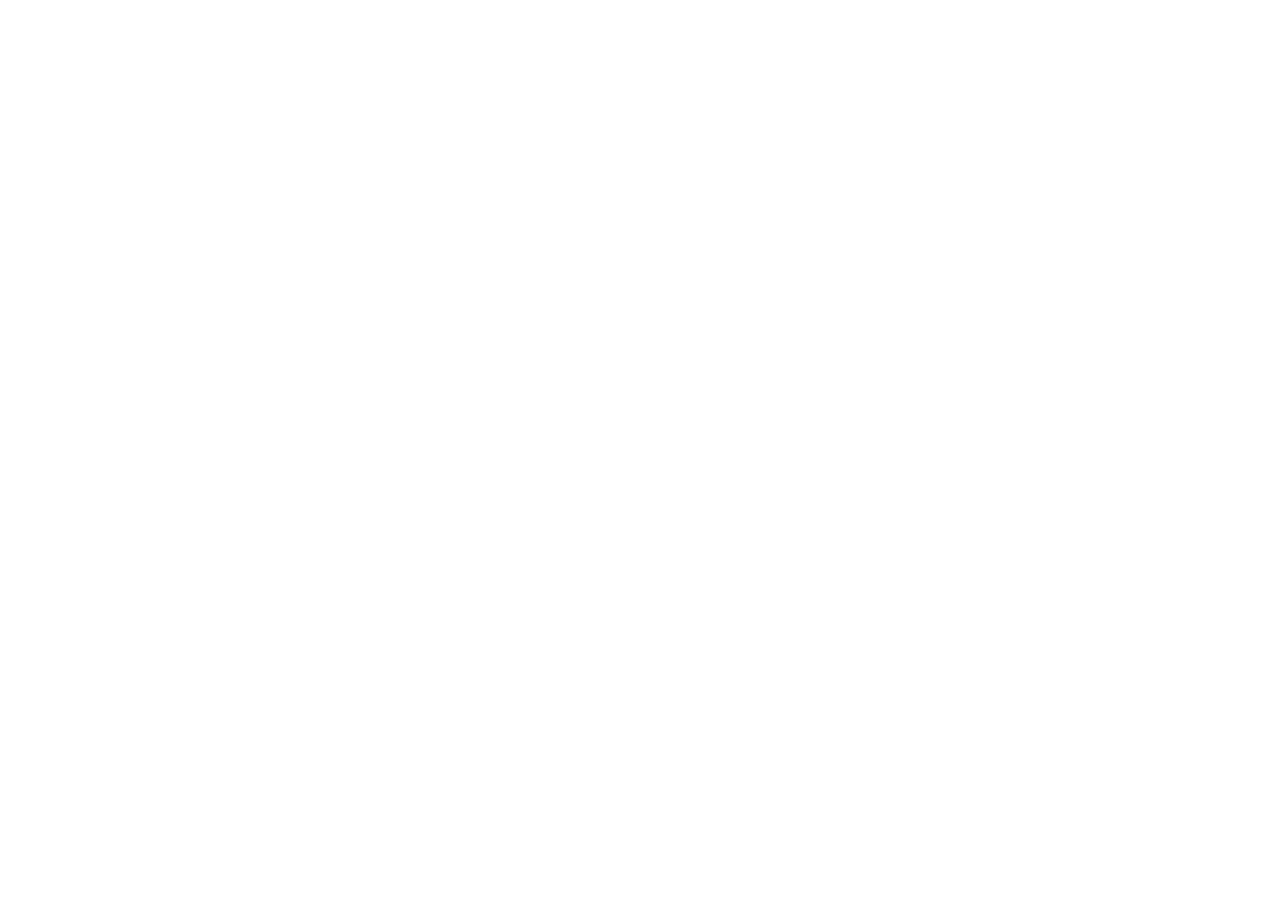
==== index.html @ 34ac8c83 "init: edutech academy" ====
<!DOCTYPE html>
<html lang="pt-BR">
<head>
    <meta charset="UTF-8">
    <meta name="viewport" content="width=device-width, initial-scale=1.0">
    <link rel="stylesheet" href="style.css">
    <title>Document</title>
</head>
<body>

    <script href="script.js"></script>
</body>
</html>
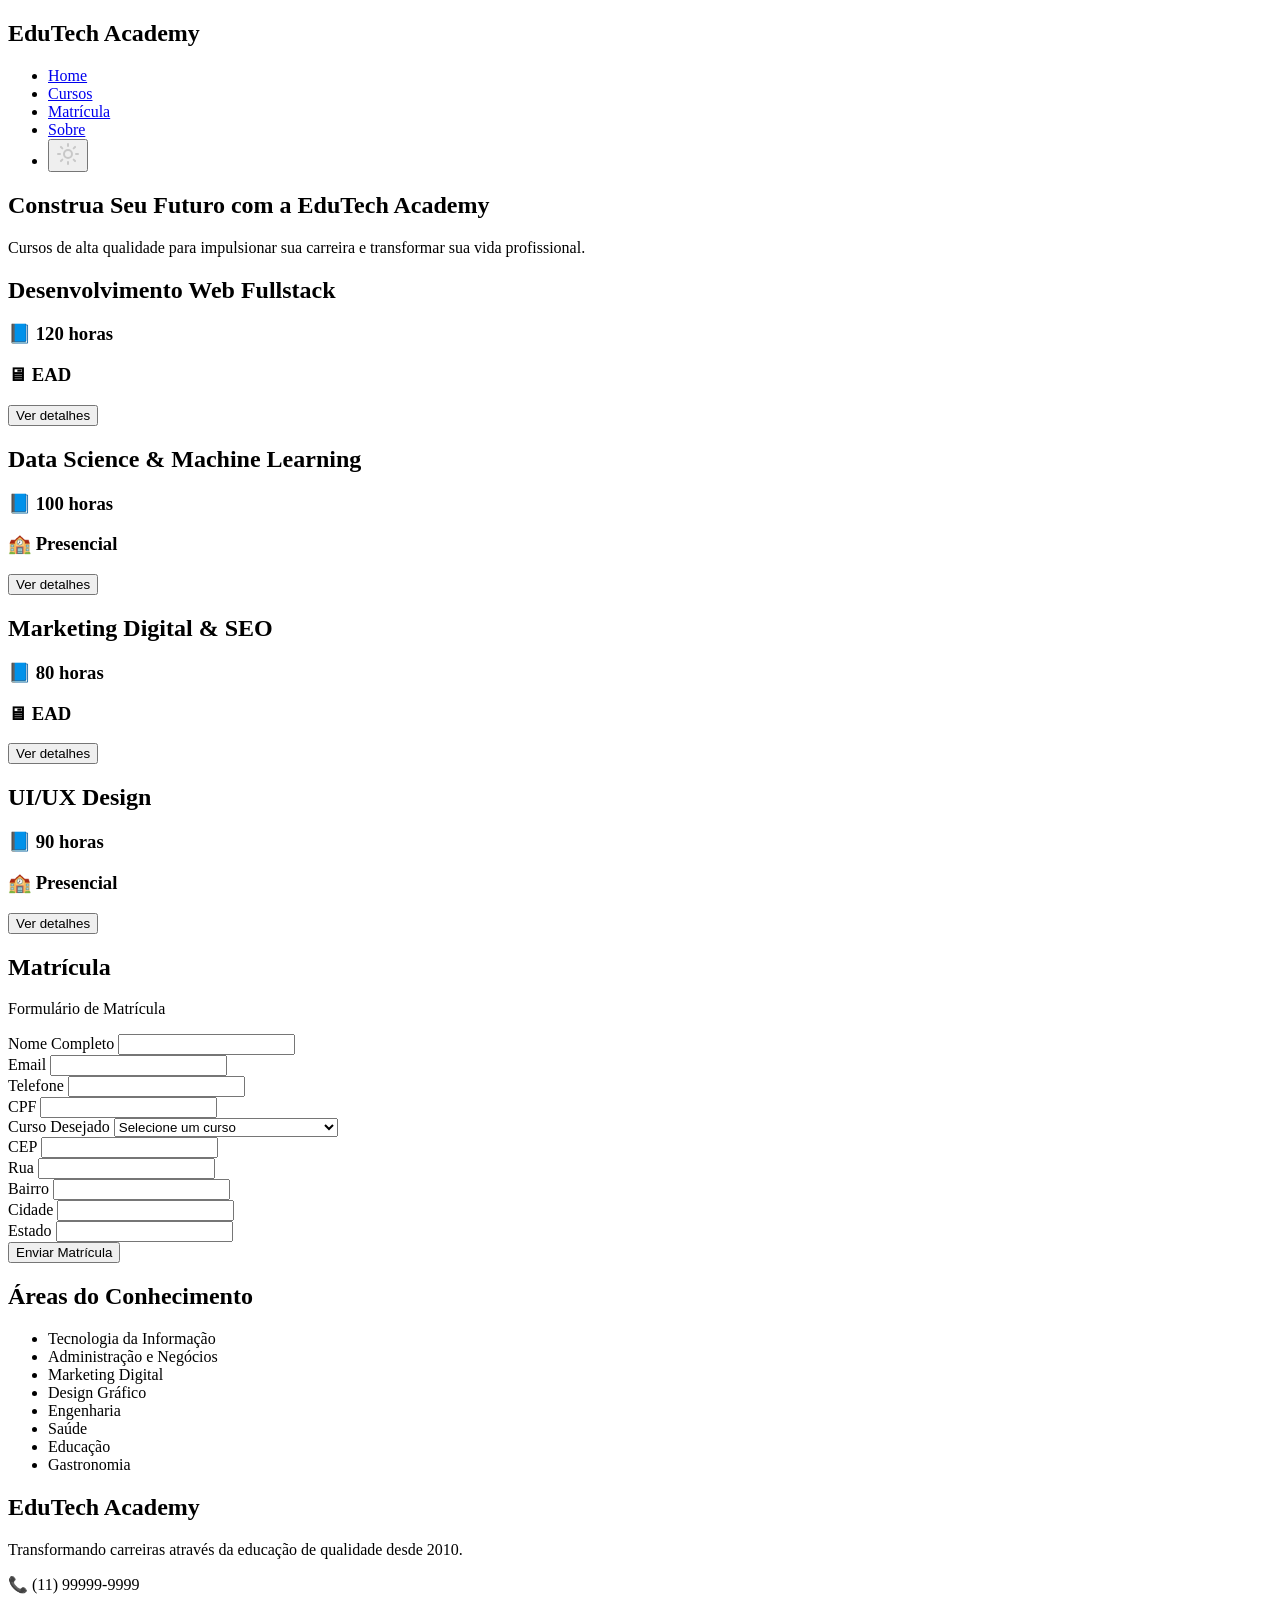
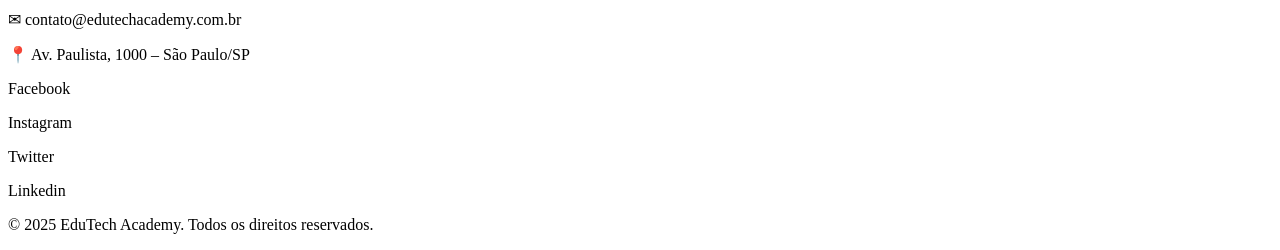
==== commit efaac148: "feat: indexes done" ====
--- a/index.html
+++ b/index.html
@@ -3,11 +3,155 @@
 <head>
     <meta charset="UTF-8">
     <meta name="viewport" content="width=device-width, initial-scale=1.0">
-    <link rel="stylesheet" href="style.css">
-    <title>Document</title>
+    <link rel="stylesheet" href="/css/style.css">
+    <title>EduTech Academy</title>
 </head>
 <body>
-
-    <script href="script.js"></script>
+    <header>
+        <section id="header">
+            <h1 class="logo">EduTech Academy</h1>
+            <nav class="menu">
+                <ul>
+                    <li><a href="index.html" class="button-menu">Home</a></li>
+                    <li><a href="/html/cursos.html" class="button-menu">Cursos</a></li>
+                    <li><a href="#" class="button-menu">Matrícula</a></li>
+                    <li><a href="#" class="button-menu">Sobre</a></li>
+                    <li><button id="theme-toggle" aria-label="Alternar tema"><img src="/assets/sun.svg" alt="Alternar tema" width="24" height="24"></button></li>
+                </ul>
+            </nav>
+        </section>
+    </header>
+    <main>
+        <section id="head-top">
+            <h2 class="header-title">Construa Seu Futuro com a EduTech Academy</h2>
+            <p class="header-subtitle">Cursos de alta qualidade para impulsionar sua carreira e transformar sua vida profissional.</p>
+        </section>
+        <section id="courses">
+            <div class="fullstack-course">
+                <h2 class="course-title">Desenvolvimento Web Fullstack</h2>
+                <h3 class="course-time">📘 120 horas</h3>
+                <h3 class="course-local">🖥 EAD</h3>
+                <button href="/html/curso-web.html" type="button">Ver detalhes</button>
+            </div>
+            <div class="data-science">
+                <h2 class="course-title">Data Science & Machine Learning</h2>
+                <h3 class="course-time">📘 100 horas</h3>
+                <h3 class="course-local">🏫 Presencial</h3>
+                <button href="/html/curso-datascience.html" type="button">Ver detalhes</button>
+            </div>
+            <div class="digital-marketing">
+                <h2 class="course-title">Marketing Digital & SEO</h2>
+                <h3 class="course-time">📘 80 horas</h3>
+                <h3 class="course-local">🖥 EAD</h3>
+                <button href="/html/curso-marketing.html" type="button">Ver detalhes</button>
+            </div>
+            <div class="uiux-design">
+                <h2 class="course-title">UI/UX Design</h2>
+                <h3 class="course-time">📘 90 horas</h3>
+                <h3 class="course-local">🏫 Presencial</h3>
+                <button href="html/curso-uiux.html" type="button">Ver detalhes</button>
+            </div>
+        </section>
+        <section id="matriculation">
+            <h2 class="form-title">Matrícula</h2>
+            <p class="form-subtitle">Formulário de Matrícula</p>
+            <form id="matriculation-form">
+                <div class="form-group">
+                    <label for="nome">Nome Completo</label>
+                    <input type="text" id="nome" name="nome" required>
+                    <span class="error-message" style="display: none;">Por favor, preencha o nome completo.</span>
+                </div>
+                <div class="form-group">
+                    <label for="email">Email</label>
+                    <input type="email" id="email" name="email" required>
+                    <span class="error-message" style="display: none;">Informe um e-mail válido.</span>
+                </div>
+                <div class="form-group">
+                    <label for="telefone">Telefone</label>
+                    <input type="tel" id="telefone" name="telefone" required>
+                    <span class="error-message" style="display: none;">Informe o número de telefone.</span>
+                </div>
+                <div class="form-group">
+                    <label for="cpf">CPF</label>
+                    <input type="text" id="cpf" name="cpf" required>
+                    <span class="error-message" style="display: none;">Informe o CPF corretamente.</span>
+                </div>
+                <div class="form-group">
+                    <label for="curso">Curso Desejado</label>
+                    <select id="curso" name="curso" required>
+                        <option value="">Selecione um curso</option>
+                        <option value="fullstack">Desenvolvimento Web Fullstack</option>
+                        <option value="datascience">Data Science & Machine Learning</option>
+                        <option value="marketing">Marketing Digital & SEO</option>
+                        <option value="uiux">UI/UX Design</option>
+                    </select>
+                    <span class="error-message" style="display: none;">Selecione um curso.</span>
+                </div>
+                <div class="form-group">
+                    <label for="cep">CEP</label>
+                    <input type="text" id="cep" name="cep" required>
+                    <span class="error-message" style="display: none;">Informe o CEP corretamente.</span>
+                </div>
+                <div class="form-group">
+                    <label for="rua">Rua</label>
+                    <input type="text" id="rua" name="rua" required>
+                    <span class="error-message" style="display: none;">Informe a rua.</span>
+                </div>
+                <div class="form-group">
+                    <label for="bairro">Bairro</label>
+                    <input type="text" id="bairro" name="bairro" required>
+                    <span class="error-message" style="display: none;">Informe o bairro.</span>
+                </div>
+                <div class="form-group">
+                    <label for="cidade">Cidade</label>
+                    <input type="text" id="cidade" name="cidade" required>
+                    <span class="error-message" style="display: none;">Informe a cidade.</span>
+                </div>
+                <div class="form-group">
+                    <label for="estado">Estado</label>
+                    <input type="text" id="estado" name="estado" required>
+                    <span class="error-message" style="display: none;">Informe o estado.</span>
+                </div>
+                <button type="submit" class="submit-button">Enviar Matrícula</button>
+            </form>
+        </section>
+        <section id="sidebar">
+            <h2>Áreas do Conhecimento</h2>
+            <ul>
+                <li>Tecnologia da Informação</li>
+                <li>Administração e Negócios</li>
+                <li>Marketing Digital</li>
+                <li>Design Gráfico</li>
+                <li>Engenharia</li>
+                <li>Saúde</li>
+                <li>Educação</li>
+                <li>Gastronomia</li>
+            </ul>
+        </section>
+    </main>
+    <footer>
+        <section id="info-footer">
+            <div class="top-footer">
+                <h2 class="footer-title">EduTech Academy</h2>
+                <p class="footer-subtitle">Transformando carreiras através da educação de qualidade desde 2010.</p>
+            </div>
+            
+            <div class="footer-contact">
+                <p id="footer-phone">📞 (11) 99999-9999</p>
+                <p id="footer-email">✉ contato@edutechacademy.com.br</p>
+                <p id="footer-local">📍 Av. Paulista, 1000 – São Paulo/SP</p>
+            </div>
+            <div class="social-medias">
+                <p class="social-media">Facebook</p>
+                <p class="social-media">Instagram</p>
+                <p class="social-media">Twitter</p>
+                <p class="social-media">Linkedin</p>
+            </div>
+            <div class="copyright">
+                <p id="footer-copyright">© 2025 EduTech Academy. Todos os direitos reservados.</p>
+            </div>
+        </section>
+    </footer>
+    <script src="/js/script.js"></script>
 </body>
 </html>
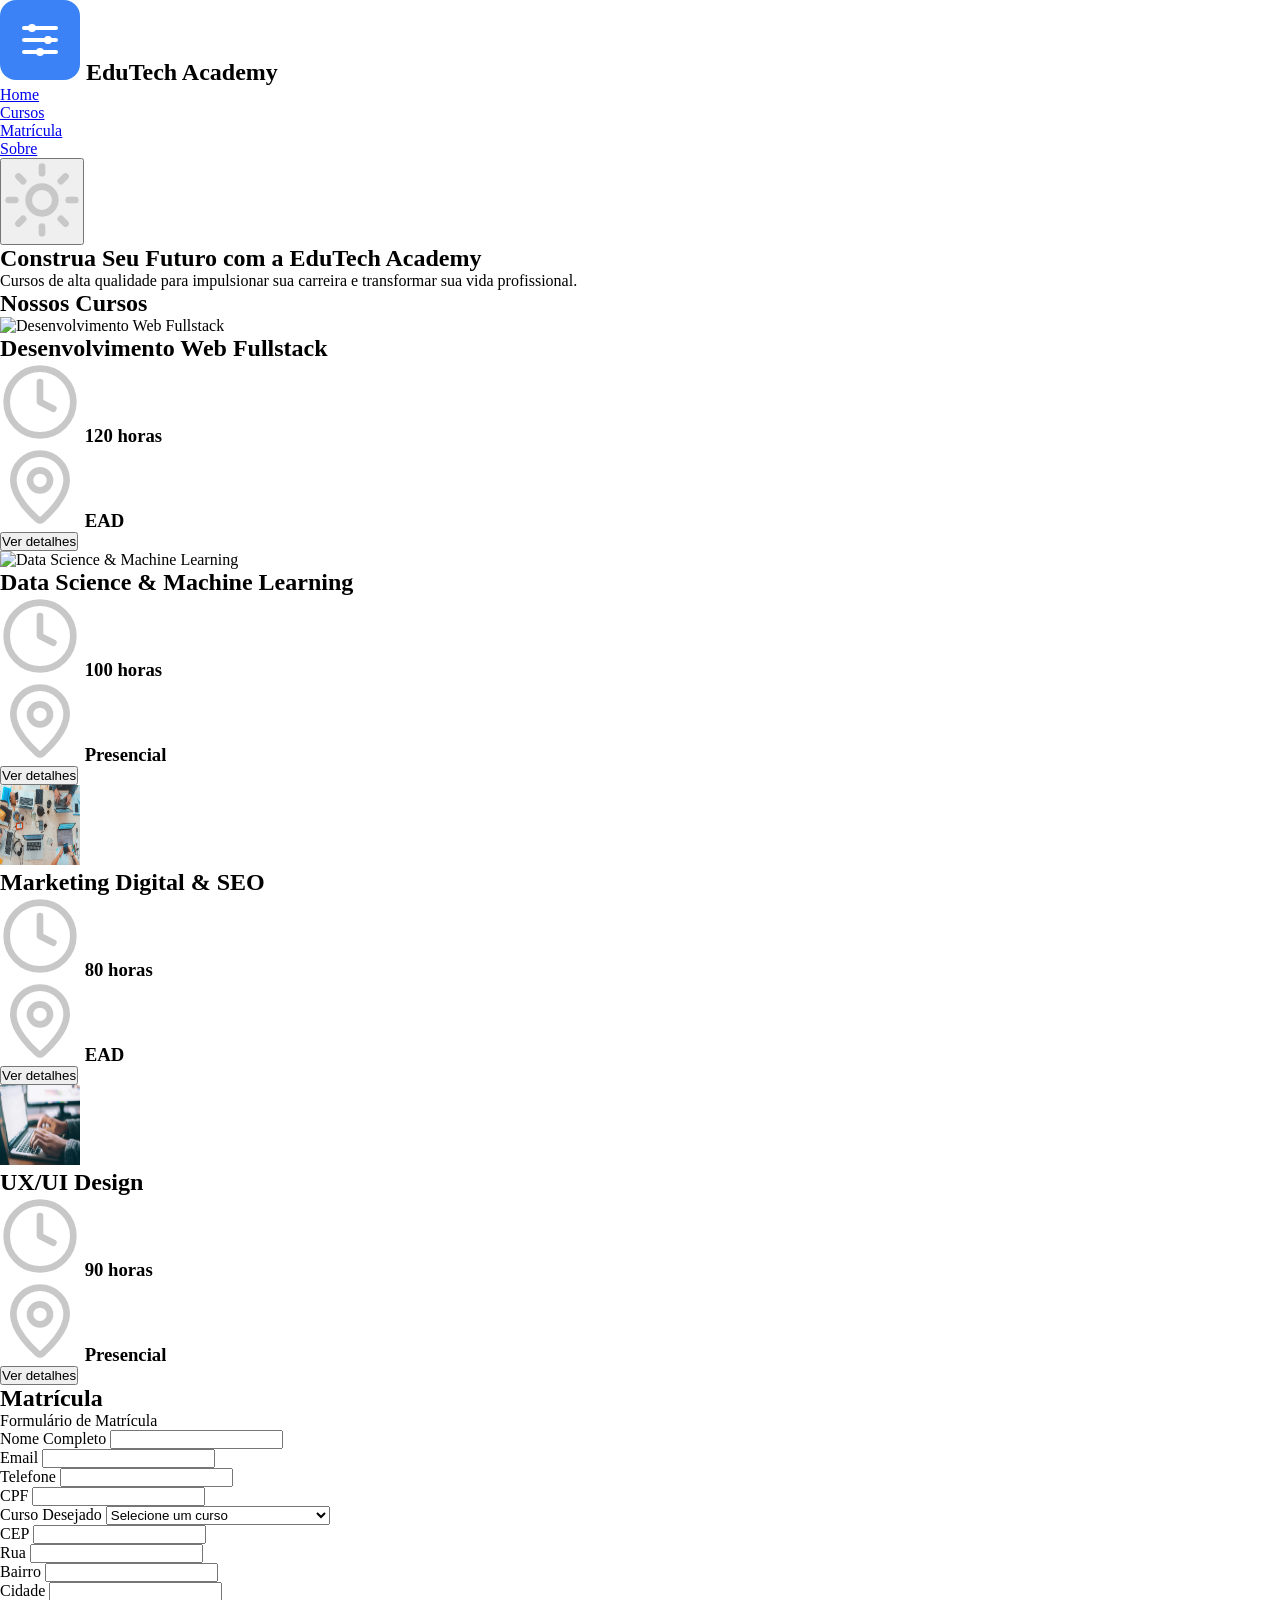
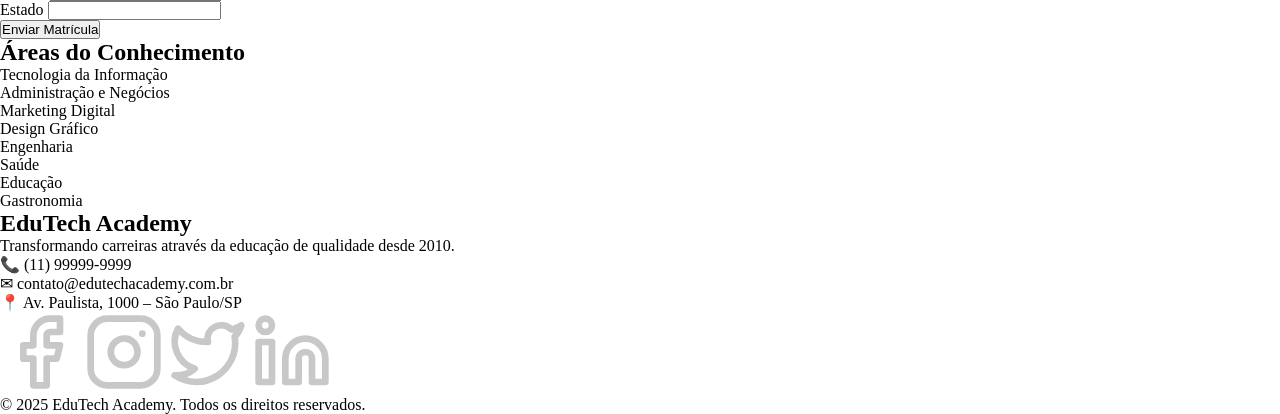
==== commit a73e594c: "feat: implements and css start" ====
--- a/index.html
+++ b/index.html
@@ -9,12 +9,12 @@
 <body>
     <header>
         <section id="header">
-            <h1 class="logo">EduTech Academy</h1>
+            <h1 class="logo"><img src="/assets/logo.svg" alt="Logo EduTech" width="24" height="24"> EduTech Academy</h1>
             <nav class="menu">
                 <ul>
                     <li><a href="index.html" class="button-menu">Home</a></li>
                     <li><a href="/html/cursos.html" class="button-menu">Cursos</a></li>
-                    <li><a href="#" class="button-menu">Matrícula</a></li>
+                    <li><a href="/index.html#matriculation" class="button-menu">Matrícula</a></li>
                     <li><a href="#" class="button-menu">Sobre</a></li>
                     <li><button id="theme-toggle" aria-label="Alternar tema"><img src="/assets/sun.svg" alt="Alternar tema" width="24" height="24"></button></li>
                 </ul>
@@ -27,29 +27,34 @@
             <p class="header-subtitle">Cursos de alta qualidade para impulsionar sua carreira e transformar sua vida profissional.</p>
         </section>
         <section id="courses">
+            <h2 class="section-title">Nossos Cursos</h2>
             <div class="fullstack-course">
+                <img src="/assets/fullstack.jpg" alt="Desenvolvimento Web Fullstack" class="course-image">
                 <h2 class="course-title">Desenvolvimento Web Fullstack</h2>
-                <h3 class="course-time">📘 120 horas</h3>
-                <h3 class="course-local">🖥 EAD</h3>
+                <h3 class="course-time"><img src="/assets/clock.svg" alt="Carga horária" width="16" height="16"> 120 horas</h3>
+                <h3 class="course-local"><img src="/assets/map-pin.svg" alt="Local" width="16" height="16"> EAD</h3>
                 <button href="/html/curso-web.html" type="button">Ver detalhes</button>
             </div>
             <div class="data-science">
+                <img src="/assets/data-science.jpg" alt="Data Science & Machine Learning" class="course-image">
                 <h2 class="course-title">Data Science & Machine Learning</h2>
-                <h3 class="course-time">📘 100 horas</h3>
-                <h3 class="course-local">🏫 Presencial</h3>
+                <h3 class="course-time"><img src="/assets/clock.svg" alt="Carga horária" width="16" height="16"> 100 horas</h3>
+                <h3 class="course-local"><img src="/assets/map-pin.svg" alt="Local" width="16" height="16"> Presencial</h3>
                 <button href="/html/curso-datascience.html" type="button">Ver detalhes</button>
             </div>
             <div class="digital-marketing">
+                <img src="/assets/marketing.jpg" alt="Marketing Digital & SEO" class="course-image">
                 <h2 class="course-title">Marketing Digital & SEO</h2>
-                <h3 class="course-time">📘 80 horas</h3>
-                <h3 class="course-local">🖥 EAD</h3>
+                <h3 class="course-time"><img src="/assets/clock.svg" alt="Carga horária" width="16" height="16"> 80 horas</h3>
+                <h3 class="course-local"><img src="/assets/map-pin.svg" alt="Local" width="16" height="16"> EAD</h3>
                 <button href="/html/curso-marketing.html" type="button">Ver detalhes</button>
             </div>
             <div class="uiux-design">
-                <h2 class="course-title">UI/UX Design</h2>
-                <h3 class="course-time">📘 90 horas</h3>
-                <h3 class="course-local">🏫 Presencial</h3>
-                <button href="html/curso-uiux.html" type="button">Ver detalhes</button>
+                <img src="/assets/ux-design.jpg" alt="UX/UI Design" class="course-image">
+                <h2 class="course-title">UX/UI Design</h2>
+                <h3 class="course-time"><img src="/assets/clock.svg" alt="Carga horária" width="16" height="16"> 90 horas</h3>
+                <h3 class="course-local"><img src="/assets/map-pin.svg" alt="Local" width="16" height="16"> Presencial</h3>
+                <button href="/html/curso-uiux.html" type="button">Ver detalhes</button>
             </div>
         </section>
         <section id="matriculation">
@@ -142,10 +147,10 @@
                 <p id="footer-local">📍 Av. Paulista, 1000 – São Paulo/SP</p>
             </div>
             <div class="social-medias">
-                <p class="social-media">Facebook</p>
-                <p class="social-media">Instagram</p>
-                <p class="social-media">Twitter</p>
-                <p class="social-media">Linkedin</p>
+                <a href="#" class="social-media"><img src="/assets/facebook.svg" alt="Facebook" width="24" height="24"></a>
+                <a href="#" class="social-media"><img src="/assets/instagram.svg" alt="Instagram" width="24" height="24"></a>
+                <a href="#" class="social-media"><img src="/assets/twitter.svg" alt="Twitter" width="24" height="24"></a>
+                <a href="#" class="social-media"><img src="/assets/linkedin.svg" alt="Linkedin" width="24" height="24"></a>
             </div>
             <div class="copyright">
                 <p id="footer-copyright">© 2025 EduTech Academy. Todos os direitos reservados.</p>
--- a/css/style.css
+++ b/css/style.css
@@ -0,0 +1,37 @@
+@import url('https://fonts.googleapis.com/css2?family=Inter:wght@400;500;600&family=Poppins:wght@500;600;700&display=swap');
+
+* {
+    padding: 0;
+    margin: 0;
+}
+
+:root {
+    /* Cores - Modo Claro */
+    --bg-color: #F9F9F9; /* Fundo da página (body) */
+    --text-color: #1E1E1E; /* Texto padrão */
+    --primary-color: #0077CC; /* Cor principal (botões, links) */
+    --card-bg: #FFFFFF; /* Fundo do card/caixa */
+    --hover-color: #005FA3; /* Hover em links/botões */
+    --border-color: #E0E0E0; /* Bordas e divisores */
+
+    /* Cores - Modo Escuro */
+    --dark-bg-color: #1E1E1E; /* Fundo da página (body) */
+    --dark-text-color: #F9F9F9; /* Texto claro (padrão) */
+    --dark-primary-color: #4DA6FF; /* Cor principal (botões, links) */
+    --dark-card-bg: #2C2C2C; /* Fundo do card/caixa */
+    --dark-hover-color: #66BFFF; /* Hover em links/botões */
+    --dark-border-color: #444444; /* Bordas e divisores */
+
+    /* Tipografia */
+    --font-heading: 'Poppins', sans-serif; /* Títulos (h1, h2, h3...) */
+    --font-body: 'Inter', sans-serif; /* Corpo de texto padrão */
+}
+
+html {
+    scroll-behavior: smooth;
+}
+
+img {
+    width: 5rem;
+    height: 5rem;
+}
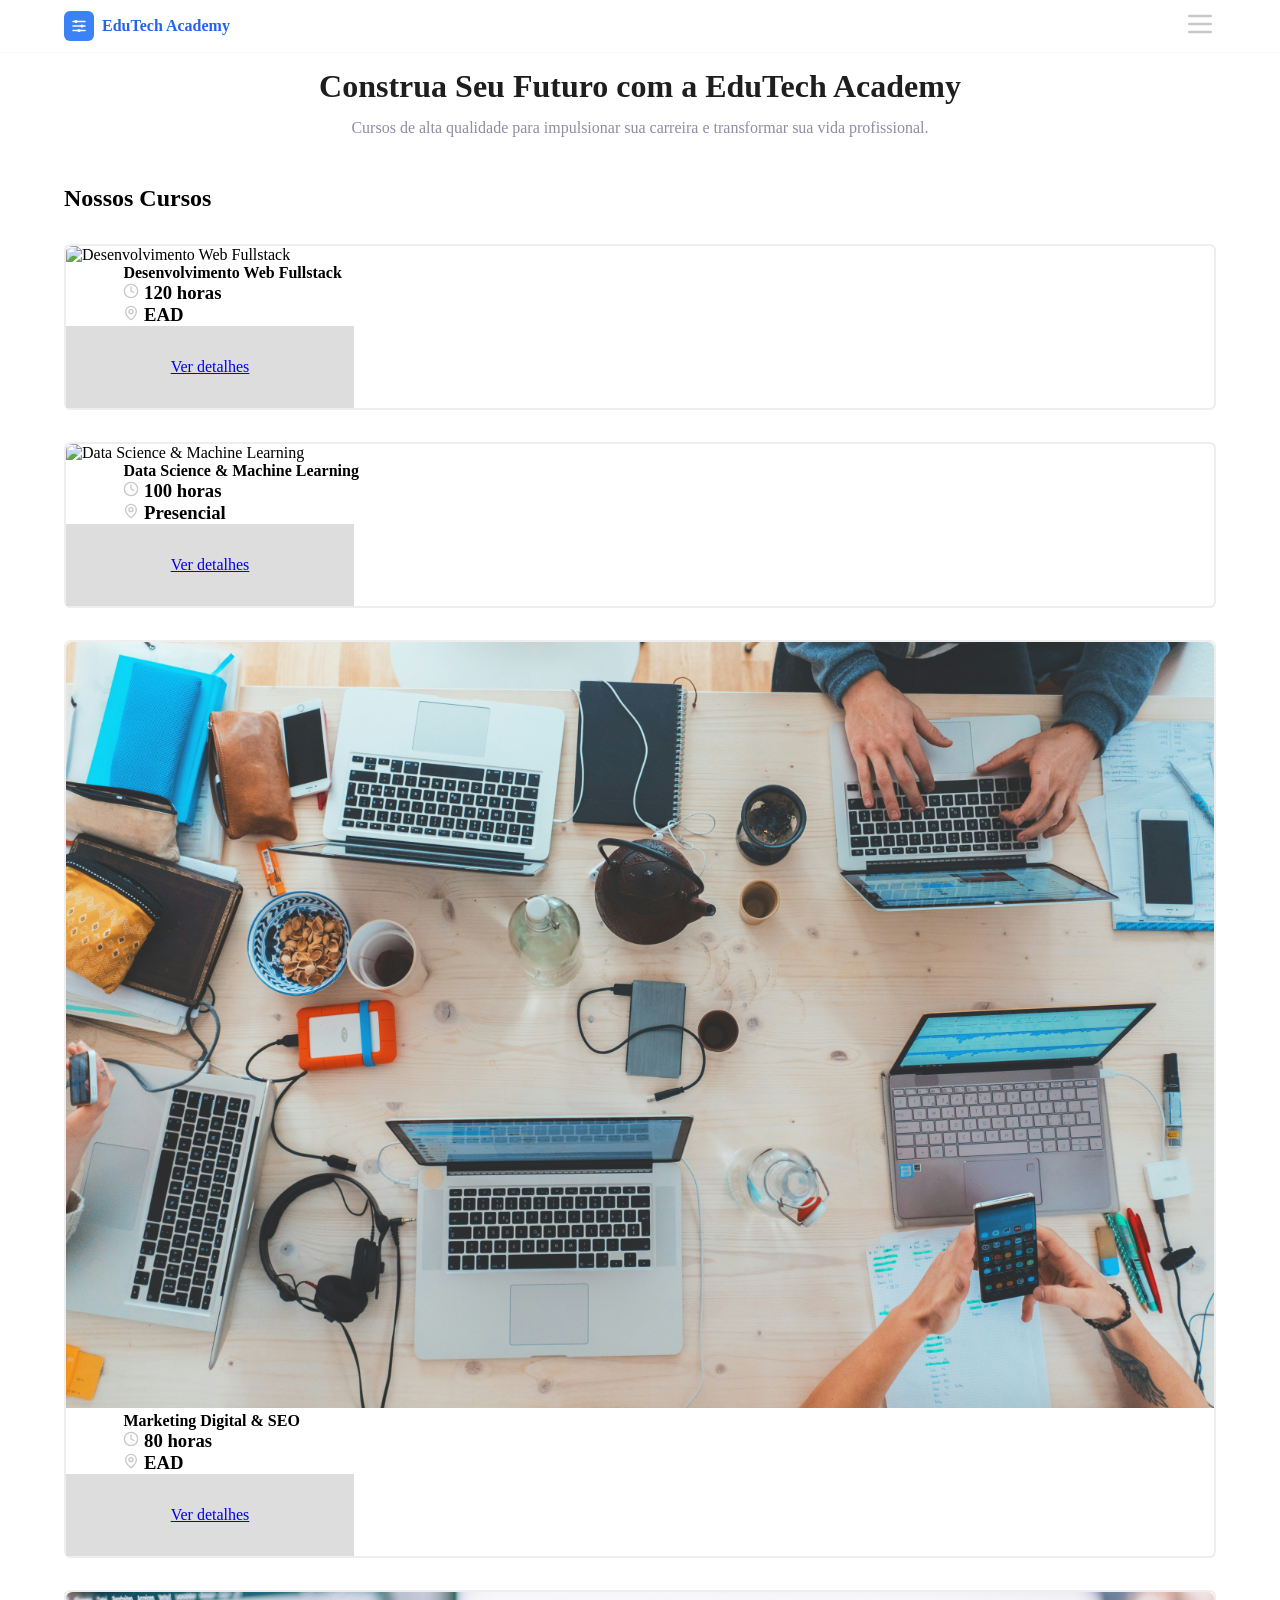
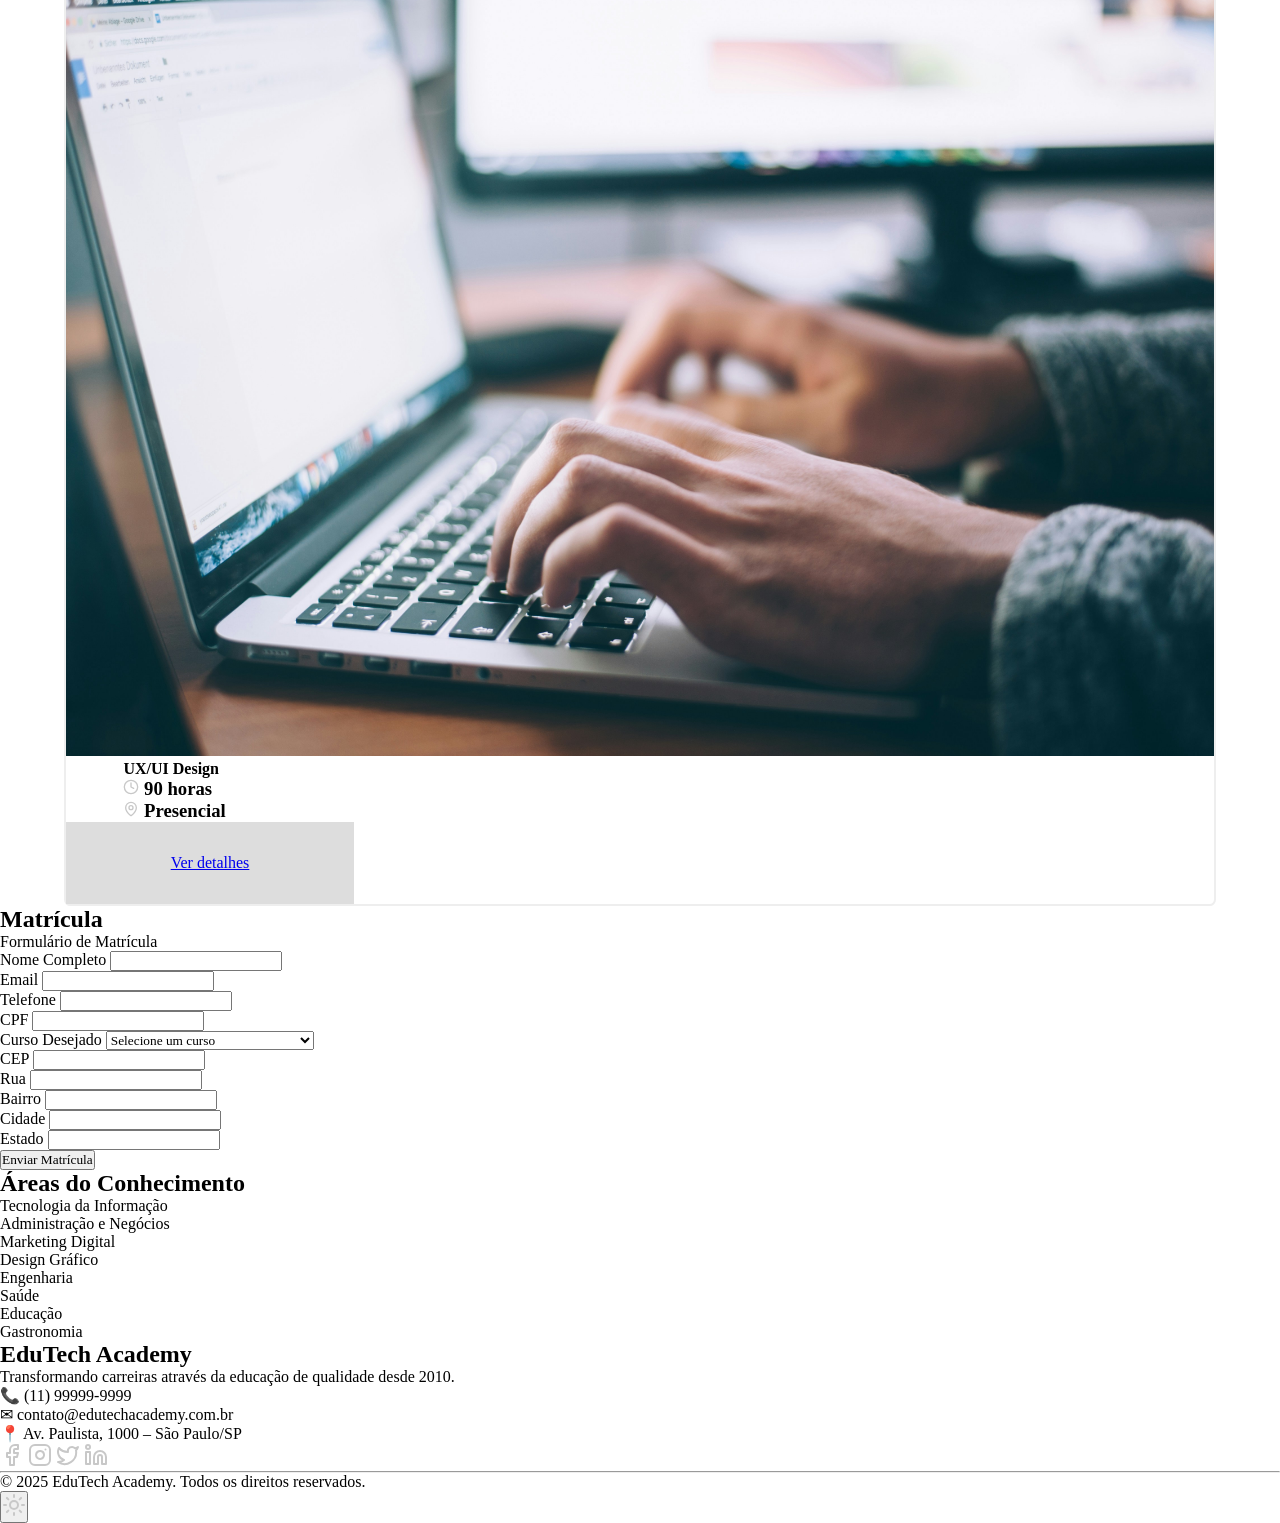
==== commit 88ee7a7f: "init: css init" ====
--- a/index.html
+++ b/index.html
@@ -8,8 +8,14 @@
 </head>
 <body>
     <header>
-        <section id="header">
-            <h1 class="logo"><img src="/assets/logo.svg" alt="Logo EduTech" width="24" height="24"> EduTech Academy</h1>
+        <section id="header" class="container">
+            <div class="head">
+                <img id="logo-image" src="/assets/logo.svg" alt="Logo da EduTech Academy">
+                <h1 id="head-title">EduTech Academy</h1>
+            </div>
+            <button id="mobile-menu-btn" class="hamburger-menu" aria-label="Abrir menu" style="background: transparent; border: none; cursor: pointer;">
+                <img src="/assets/menu.svg" alt="Menu" width="32" height="32">
+            </button>
             <nav class="menu">
                 <ul>
                     <li><a href="index.html" class="button-menu">Home</a></li>
@@ -22,39 +28,50 @@
         </section>
     </header>
     <main>
+        <hr id="horizontal-line">
         <section id="head-top">
             <h2 class="header-title">Construa Seu Futuro com a EduTech Academy</h2>
             <p class="header-subtitle">Cursos de alta qualidade para impulsionar sua carreira e transformar sua vida profissional.</p>
         </section>
-        <section id="courses">
-            <h2 class="section-title">Nossos Cursos</h2>
-            <div class="fullstack-course">
-                <img src="/assets/fullstack.jpg" alt="Desenvolvimento Web Fullstack" class="course-image">
-                <h2 class="course-title">Desenvolvimento Web Fullstack</h2>
-                <h3 class="course-time"><img src="/assets/clock.svg" alt="Carga horária" width="16" height="16"> 120 horas</h3>
-                <h3 class="course-local"><img src="/assets/map-pin.svg" alt="Local" width="16" height="16"> EAD</h3>
-                <button href="/html/curso-web.html" type="button">Ver detalhes</button>
-            </div>
-            <div class="data-science">
-                <img src="/assets/data-science.jpg" alt="Data Science & Machine Learning" class="course-image">
-                <h2 class="course-title">Data Science & Machine Learning</h2>
-                <h3 class="course-time"><img src="/assets/clock.svg" alt="Carga horária" width="16" height="16"> 100 horas</h3>
-                <h3 class="course-local"><img src="/assets/map-pin.svg" alt="Local" width="16" height="16"> Presencial</h3>
-                <button href="/html/curso-datascience.html" type="button">Ver detalhes</button>
-            </div>
-            <div class="digital-marketing">
-                <img src="/assets/marketing.jpg" alt="Marketing Digital & SEO" class="course-image">
-                <h2 class="course-title">Marketing Digital & SEO</h2>
-                <h3 class="course-time"><img src="/assets/clock.svg" alt="Carga horária" width="16" height="16"> 80 horas</h3>
-                <h3 class="course-local"><img src="/assets/map-pin.svg" alt="Local" width="16" height="16"> EAD</h3>
-                <button href="/html/curso-marketing.html" type="button">Ver detalhes</button>
-            </div>
-            <div class="uiux-design">
-                <img src="/assets/ux-design.jpg" alt="UX/UI Design" class="course-image">
-                <h2 class="course-title">UX/UI Design</h2>
-                <h3 class="course-time"><img src="/assets/clock.svg" alt="Carga horária" width="16" height="16"> 90 horas</h3>
-                <h3 class="course-local"><img src="/assets/map-pin.svg" alt="Local" width="16" height="16"> Presencial</h3>
-                <button href="/html/curso-uiux.html" type="button">Ver detalhes</button>
+        <section id="courses" class="container">
+            <h2 id="section-title">Nossos Cursos</h2>
+            <div id="courses">
+                <div id="fullstack-course">
+                    <img src="/assets/fullstack.jpg" alt="Desenvolvimento Web Fullstack" class="course-image">
+                    <div class="course-infos container">
+                        <h2 class="course-title">Desenvolvimento Web Fullstack</h2>
+                        <h3 class="course-time"><img src="/assets/clock.svg" alt="Carga horária" width="16" height="16"> 120 horas</h3>
+                        <h3 class="course-local"><img src="/assets/map-pin.svg" alt="Local" width="16" height="16"> EAD</h3>
+                    </div>
+                    <a href="/html/curso-web.html" type="button">Ver detalhes</a>
+                </div>
+                <div id="data-science">
+                    <img src="/assets/data-science.jpg" alt="Data Science & Machine Learning" class="course-image">
+                    <div class="course-infos container">
+                        <h2 class="course-title">Data Science & Machine Learning</h2>
+                        <h3 class="course-time"><img src="/assets/clock.svg" alt="Carga horária" width="16" height="16"> 100 horas</h3>
+                        <h3 class="course-local"><img src="/assets/map-pin.svg" alt="Local" width="16" height="16"> Presencial</h3>
+                    </div>
+                    <a href="/html/curso-datascience.html" type="button">Ver detalhes</a>
+                </div>
+                <div id="digital-marketing">
+                    <img src="/assets/marketing.jpg" alt="Marketing Digital & SEO" class="course-image">
+                    <div class="course-infos container">
+                        <h2 class="course-title">Marketing Digital & SEO</h2>
+                        <h3 class="course-time"><img src="/assets/clock.svg" alt="Carga horária" width="16" height="16"> 80 horas</h3>
+                        <h3 class="course-local"><img src="/assets/map-pin.svg" alt="Local" width="16" height="16"> EAD</h3>
+                    </div>
+                    <a href="/html/curso-marketing.html" type="button">Ver detalhes</a>
+                </div>
+                <div id="uiux-design">
+                    <img src="/assets/ux-design.jpg" alt="UX/UI Design" class="course-image">
+                    <div class="course-infos container">
+                        <h2 class="course-title">UX/UI Design</h2>
+                        <h3 class="course-time"><img src="/assets/clock.svg" alt="Carga horária" width="16" height="16"> 90 horas</h3>
+                        <h3 class="course-local"><img src="/assets/map-pin.svg" alt="Local" width="16" height="16"> Presencial</h3>
+                    </div>
+                    <a href="/html/curso-uiux.html" type="button">Ver detalhes</a>
+                </div>
             </div>
         </section>
         <section id="matriculation">
@@ -120,7 +137,7 @@
                 <button type="submit" class="submit-button">Enviar Matrícula</button>
             </form>
         </section>
-        <section id="sidebar">
+        <aside id="sidebar">
             <h2>Áreas do Conhecimento</h2>
             <ul>
                 <li>Tecnologia da Informação</li>
@@ -132,7 +149,7 @@
                 <li>Educação</li>
                 <li>Gastronomia</li>
             </ul>
-        </section>
+        </aside>
     </main>
     <footer>
         <section id="info-footer">
@@ -140,7 +157,6 @@
                 <h2 class="footer-title">EduTech Academy</h2>
                 <p class="footer-subtitle">Transformando carreiras através da educação de qualidade desde 2010.</p>
             </div>
-            
             <div class="footer-contact">
                 <p id="footer-phone">📞 (11) 99999-9999</p>
                 <p id="footer-email">✉ contato@edutechacademy.com.br</p>
@@ -151,12 +167,16 @@
                 <a href="#" class="social-media"><img src="/assets/instagram.svg" alt="Instagram" width="24" height="24"></a>
                 <a href="#" class="social-media"><img src="/assets/twitter.svg" alt="Twitter" width="24" height="24"></a>
                 <a href="#" class="social-media"><img src="/assets/linkedin.svg" alt="Linkedin" width="24" height="24"></a>
-            </div>
+            </div> 
+            <hr id="line">
             <div class="copyright">
                 <p id="footer-copyright">© 2025 EduTech Academy. Todos os direitos reservados.</p>
             </div>
         </section>
     </footer>
+    <button id="theme-toggle" aria-label="Alternar tema">
+        <img src="/assets/sun.svg" alt="Alternar tema" width="24" height="24">
+    </button>
     <script src="/js/script.js"></script>
 </body>
 </html>
--- a/css/style.css
+++ b/css/style.css
@@ -3,6 +3,7 @@
 * {
     padding: 0;
     margin: 0;
+    font-family: "Poppins";
 }
 
 :root {
@@ -27,11 +28,100 @@
     --font-body: 'Inter', sans-serif; /* Corpo de texto padrão */
 }
 
+.container {
+    max-width: 90%;
+    margin: 0 auto;
+}
+
 html {
     scroll-behavior: smooth;
 }
 
-img {
-    width: 5rem;
-    height: 5rem;
-}+#header {
+    display: flex;
+    flex-direction: row;
+    color: #2563eb;
+    justify-content: space-between;
+    padding: 0.5rem 0 0.5rem 0;
+}
+
+.head {
+    display: flex;
+    flex-direction: row;
+    align-items: center;
+    gap: 0.5rem
+}
+
+#head-title {
+    font-size: 1rem;
+}
+
+.menu {
+    display: none;
+}
+
+#logo-image {
+    max-width: 1.875rem;
+}
+
+#horizontal-line {
+    border: none;
+    height: 1px;
+    background-color: var(--bg-color)
+}
+
+.header-title {
+    text-align: center;
+    font-size: 2rem;
+    padding: 1rem 0 1rem 0;
+    line-height: 2.15rem;
+    color: var(--text-color);
+}
+
+.header-subtitle {
+    text-align: center;
+    font-size: 1rem;
+    color: #908CA3;
+    padding: 0 2rem 3rem 2rem;
+    font-family: "Inter";
+}
+
+#section-title {
+    font-family: "Poppins";
+    font-weight: 600;
+}
+
+.course-image {
+    max-width: 100%;
+    border: none;
+    border-top-right-radius: 0.4rem;
+    border-top-left-radius: 0.4rem;
+}
+
+#fullstack-course, #data-science, #digital-marketing, #uiux-design {
+    border: solid 2px #eee;
+    border-radius: 0.4rem;
+}
+
+#fullstack-course a, #data-science a, #digital-marketing a, #uiux-design a {
+    display: flex;
+    flex-direction: column;
+    align-items: center;
+    padding: 2rem 0 2rem 0;
+    background-color: #ddd;
+    justify-self: center;
+    width: 18rem;
+    /* Continuar a fazer os botões "Ver detalhes" em casa*/
+}
+
+#courses {
+    display: flex;
+    flex-direction: column;
+    gap: 2rem;
+}
+
+.course-title {
+    font-size: 1rem;
+}
+
+/* Continuar a fazer em casa (08/05/2026) */
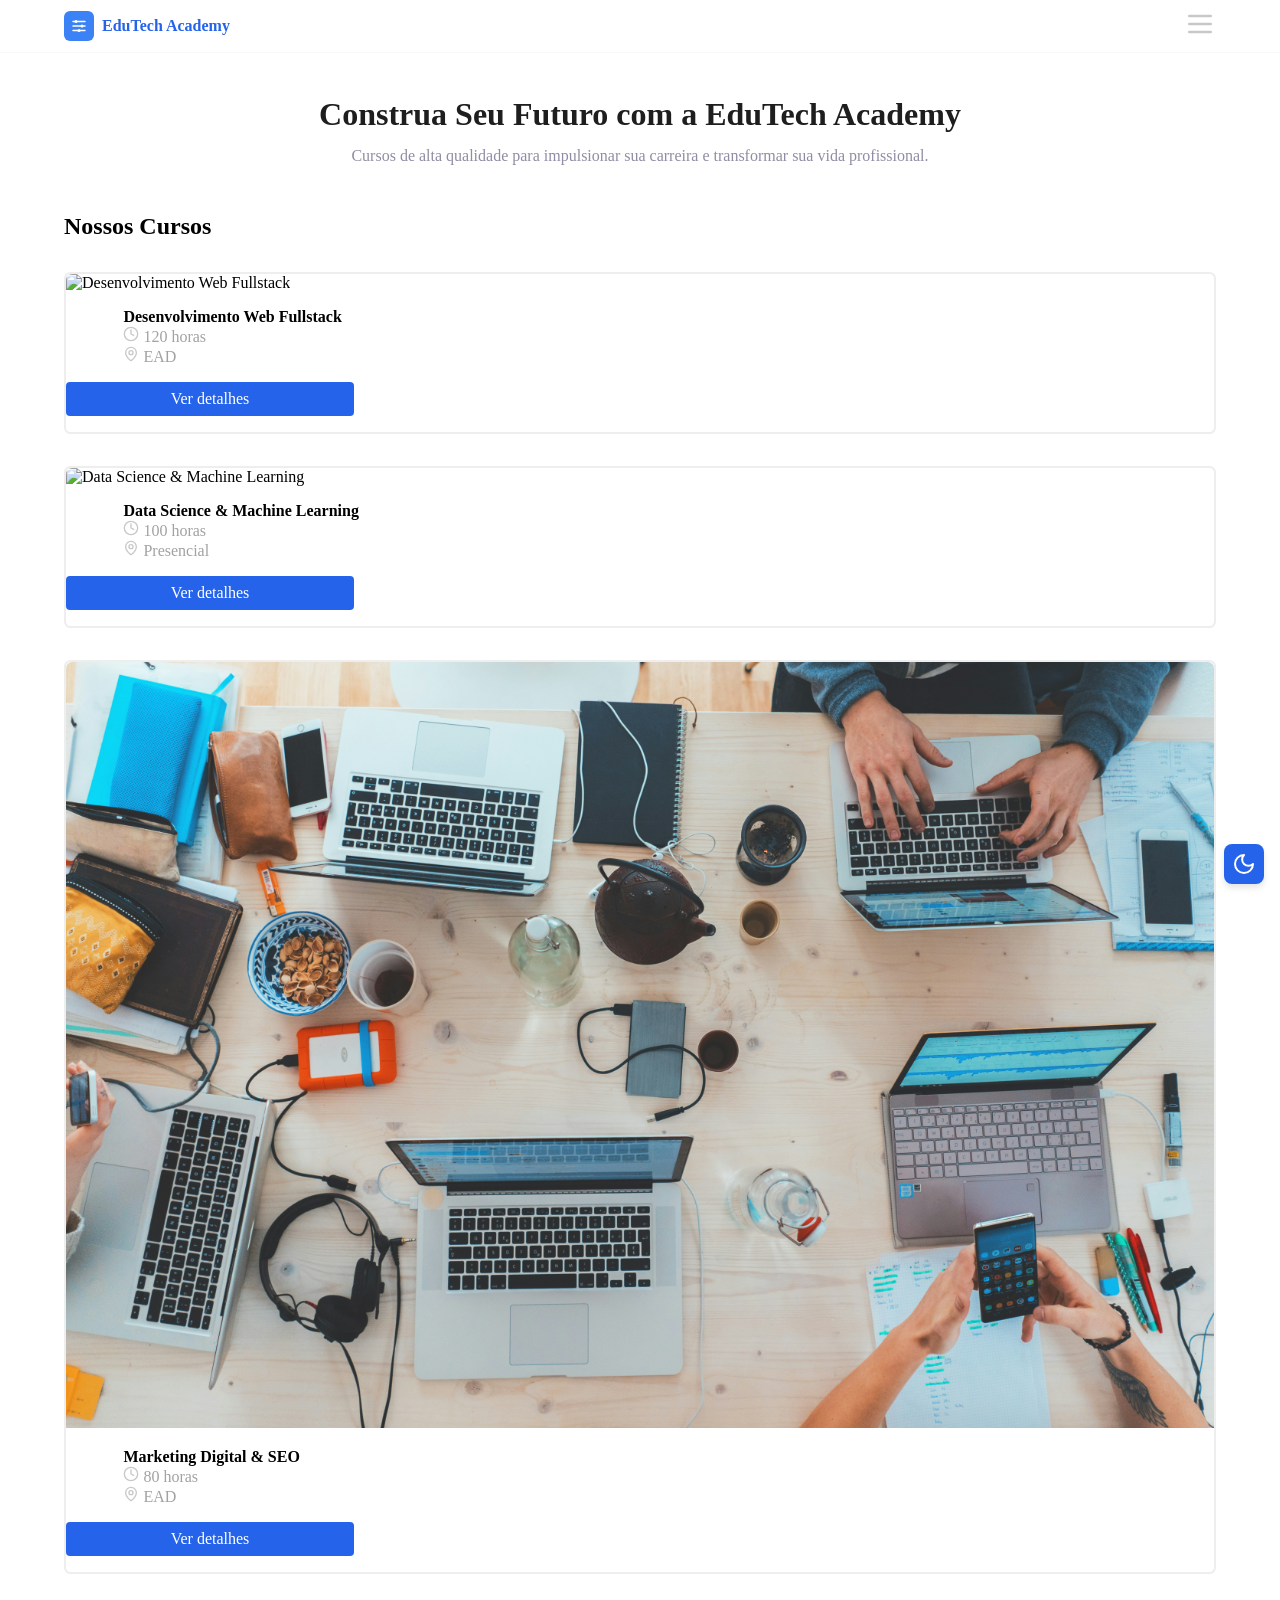
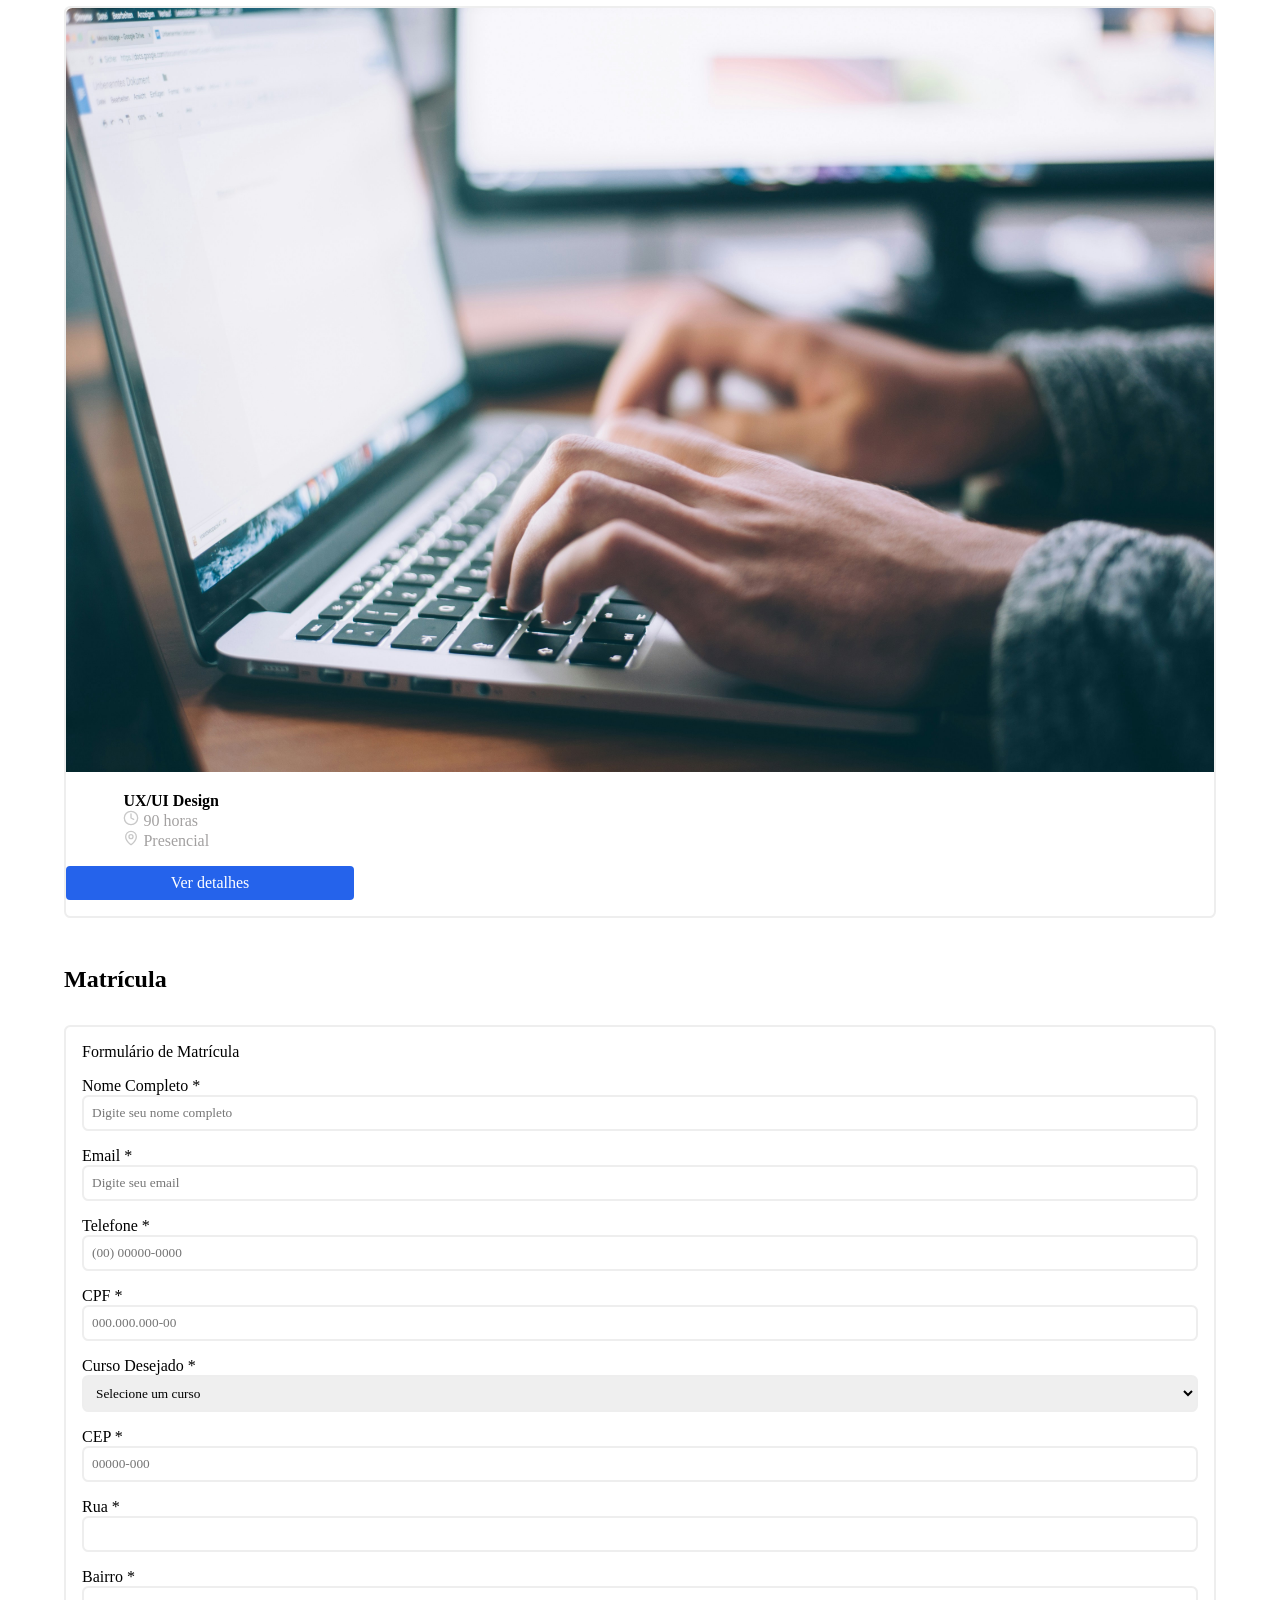
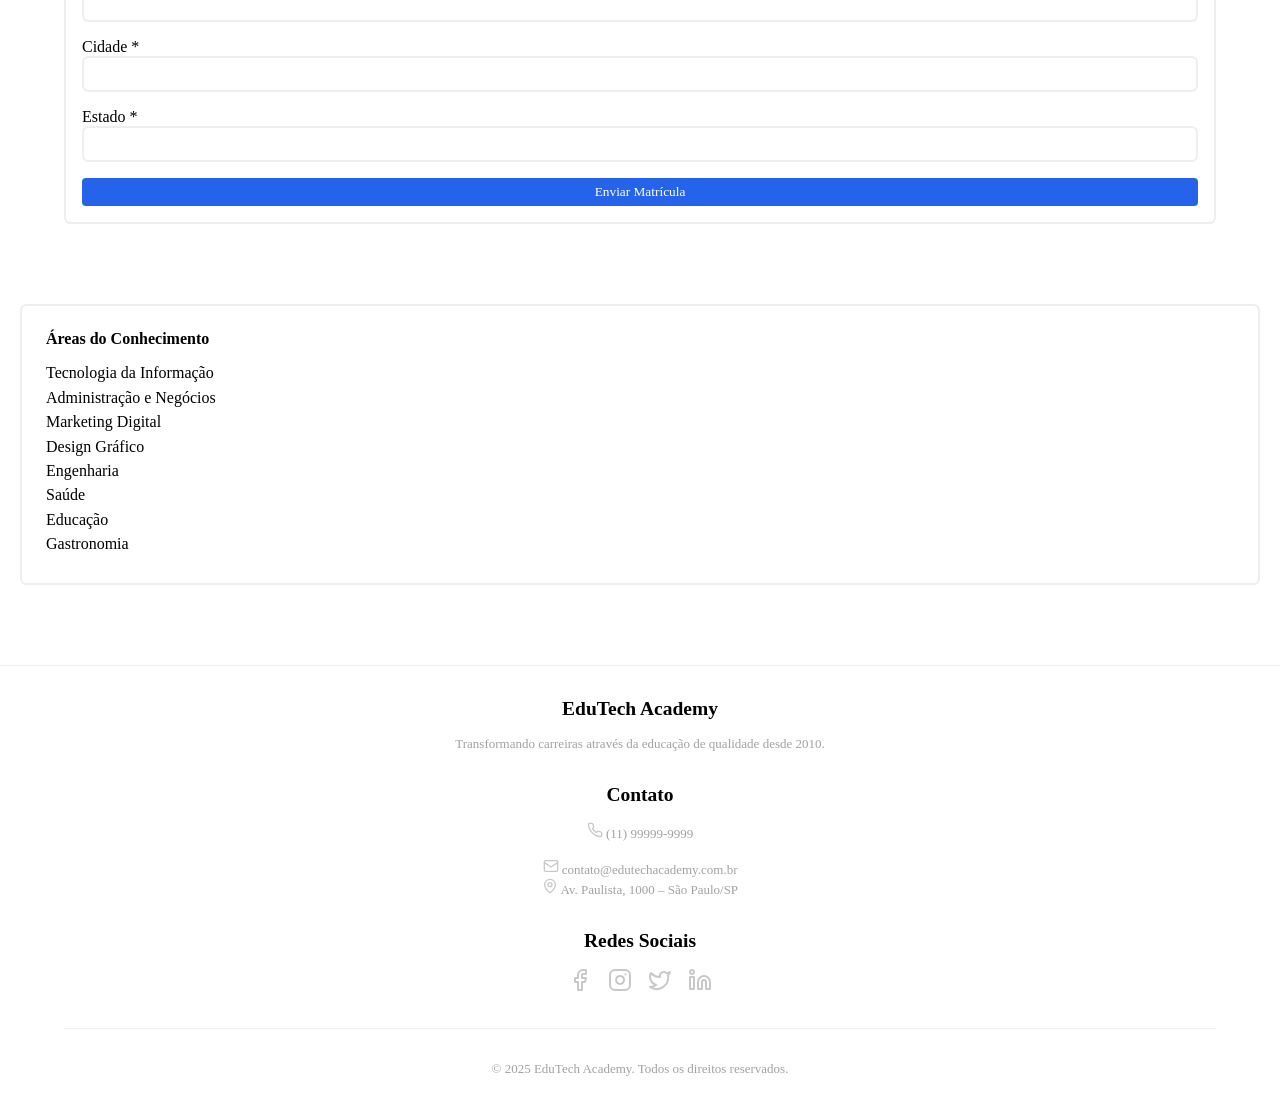
==== commit 57b5cf45: "feat: css 70% concluded" ====
--- a/index.html
+++ b/index.html
@@ -74,33 +74,33 @@
                 </div>
             </div>
         </section>
-        <section id="matriculation">
+        <section id="matriculation" class="container">
             <h2 class="form-title">Matrícula</h2>
-            <p class="form-subtitle">Formulário de Matrícula</p>
             <form id="matriculation-form">
+                <p class="form-subtitle">Formulário de Matrícula</p>
                 <div class="form-group">
-                    <label for="nome">Nome Completo</label>
-                    <input type="text" id="nome" name="nome" required>
+                    <label for="nome">Nome Completo *</label>
+                    <input class="input-placeholder" type="text" id="nome" name="nome" placeholder="Digite seu nome completo" required>
                     <span class="error-message" style="display: none;">Por favor, preencha o nome completo.</span>
                 </div>
                 <div class="form-group">
-                    <label for="email">Email</label>
-                    <input type="email" id="email" name="email" required>
+                    <label for="email">Email *</label>
+                    <input class="input-placeholder" type="email" id="email" name="email" placeholder="Digite seu email" required>
                     <span class="error-message" style="display: none;">Informe um e-mail válido.</span>
                 </div>
                 <div class="form-group">
-                    <label for="telefone">Telefone</label>
-                    <input type="tel" id="telefone" name="telefone" required>
+                    <label for="telefone">Telefone *</label>
+                    <input class="input-placeholder" type="tel" id="telefone" name="telefone" placeholder="(00) 00000-0000" required>
                     <span class="error-message" style="display: none;">Informe o número de telefone.</span>
                 </div>
                 <div class="form-group">
-                    <label for="cpf">CPF</label>
-                    <input type="text" id="cpf" name="cpf" required>
+                    <label for="cpf">CPF *</label>
+                    <input class="input-placeholder" type="text" id="cpf" name="cpf" placeholder="000.000.000-00" required>
                     <span class="error-message" style="display: none;">Informe o CPF corretamente.</span>
                 </div>
                 <div class="form-group">
-                    <label for="curso">Curso Desejado</label>
-                    <select id="curso" name="curso" required>
+                    <label for="curso">Curso Desejado *</label>
+                    <select class="input-placeholder" id="curso" name="curso" required>
                         <option value="">Selecione um curso</option>
                         <option value="fullstack">Desenvolvimento Web Fullstack</option>
                         <option value="datascience">Data Science & Machine Learning</option>
@@ -110,72 +110,79 @@
                     <span class="error-message" style="display: none;">Selecione um curso.</span>
                 </div>
                 <div class="form-group">
-                    <label for="cep">CEP</label>
-                    <input type="text" id="cep" name="cep" required>
+                    <label for="cep">CEP *</label>
+                    <input class="input-placeholder" type="text" id="cep" name="cep" placeholder="00000-000" required>
                     <span class="error-message" style="display: none;">Informe o CEP corretamente.</span>
                 </div>
                 <div class="form-group">
-                    <label for="rua">Rua</label>
-                    <input type="text" id="rua" name="rua" required>
+                    <label for="rua">Rua *</label>
+                    <input class="input-placeholder" type="text" id="rua" name="rua" required>
                     <span class="error-message" style="display: none;">Informe a rua.</span>
                 </div>
                 <div class="form-group">
-                    <label for="bairro">Bairro</label>
-                    <input type="text" id="bairro" name="bairro" required>
+                    <label for="bairro">Bairro *</label>
+                    <input class="input-placeholder" type="text" id="bairro" name="bairro" required>
                     <span class="error-message" style="display: none;">Informe o bairro.</span>
                 </div>
                 <div class="form-group">
-                    <label for="cidade">Cidade</label>
-                    <input type="text" id="cidade" name="cidade" required>
+                    <label for="cidade">Cidade *</label>
+                    <input class="input-placeholder" type="text" id="cidade" name="cidade" required>
                     <span class="error-message" style="display: none;">Informe a cidade.</span>
                 </div>
                 <div class="form-group">
-                    <label for="estado">Estado</label>
-                    <input type="text" id="estado" name="estado" required>
+                    <label for="estado">Estado *</label>
+                    <input class="input-placeholder" type="text" id="estado" name="estado" required>
                     <span class="error-message" style="display: none;">Informe o estado.</span>
                 </div>
-                <button type="submit" class="submit-button">Enviar Matrícula</button>
+                <button type="submit" id="submit-button">Enviar Matrícula</button>
             </form>
         </section>
-        <aside id="sidebar">
-            <h2>Áreas do Conhecimento</h2>
-            <ul>
-                <li>Tecnologia da Informação</li>
-                <li>Administração e Negócios</li>
-                <li>Marketing Digital</li>
-                <li>Design Gráfico</li>
-                <li>Engenharia</li>
-                <li>Saúde</li>
-                <li>Educação</li>
-                <li>Gastronomia</li>
-            </ul>
-        </aside>
+        <section id="sidebar">
+            <aside>
+                <h2>Áreas do Conhecimento</h2>
+                <p>Tecnologia da Informação</p>
+                <p>Administração e Negócios</p>
+                <p>Marketing Digital</p>
+                <p>Design Gráfico</p>
+                <p>Engenharia</p>
+                <p>Saúde</p>
+                <p>Educação</p>
+                <p>Gastronomia</p>
+            </aside>
+        </section>
     </main>
     <footer>
-        <section id="info-footer">
-            <div class="top-footer">
+        <hr id="complete-line">
+        <section id="info-footer" class="container">
+            <div id="top-footer">
                 <h2 class="footer-title">EduTech Academy</h2>
                 <p class="footer-subtitle">Transformando carreiras através da educação de qualidade desde 2010.</p>
             </div>
-            <div class="footer-contact">
-                <p id="footer-phone">📞 (11) 99999-9999</p>
-                <p id="footer-email">✉ contato@edutechacademy.com.br</p>
-                <p id="footer-local">📍 Av. Paulista, 1000 – São Paulo/SP</p>
+            <div id="footer-contact">
+                <h2 id="contact-title">Contato</h2>
+                <p id="footer-phone"><img src="/assets/phone.svg" alt="Telefone" width="16" height="16"> (11) 99999-9999</p>
+                <div class="phone-email">
+                    <p id="footer-email"><img src="/assets/mail.svg" alt="E-mail" width="16" height="16"> contato@edutechacademy.com.br</p>
+                    <p id="footer-local"><img src="/assets/map-pin.svg" alt="Local" width="16" height="16"> Av. Paulista, 1000 – São Paulo/SP</p>
+                </div>
             </div>
-            <div class="social-medias">
-                <a href="#" class="social-media"><img src="/assets/facebook.svg" alt="Facebook" width="24" height="24"></a>
-                <a href="#" class="social-media"><img src="/assets/instagram.svg" alt="Instagram" width="24" height="24"></a>
-                <a href="#" class="social-media"><img src="/assets/twitter.svg" alt="Twitter" width="24" height="24"></a>
-                <a href="#" class="social-media"><img src="/assets/linkedin.svg" alt="Linkedin" width="24" height="24"></a>
+            <div id="social-medias">
+                <h2 id="social-medias-title">Redes Sociais</h2>
+                <div class="medias">
+                    <a href="#" class="social-media"><img src="/assets/facebook.svg" alt="Facebook" width="24" height="24"></a>
+                    <a href="#" class="social-media"><img src="/assets/instagram.svg" alt="Instagram" width="24" height="24"></a>
+                    <a href="#" class="social-media"><img src="/assets/twitter.svg" alt="Twitter" width="24" height="24"></a>
+                    <a href="#" class="social-media"><img src="/assets/linkedin.svg" alt="Linkedin" width="24" height="24"></a>
+                </div>
             </div> 
-            <hr id="line">
-            <div class="copyright">
+            <hr id="soft-horizontal-line">
+            <div id="copyright">
                 <p id="footer-copyright">© 2025 EduTech Academy. Todos os direitos reservados.</p>
             </div>
         </section>
     </footer>
     <button id="theme-toggle" aria-label="Alternar tema">
-        <img src="/assets/sun.svg" alt="Alternar tema" width="24" height="24">
+        <img src="/assets/moon.svg" alt="Alternar tema" width="24" height="24">
     </button>
     <script src="/js/script.js"></script>
 </body>
--- a/css/style.css
+++ b/css/style.css
@@ -45,6 +45,10 @@
     padding: 0.5rem 0 0.5rem 0;
 }
 
+#head-top {
+    margin-top: 1.75rem;
+}
+
 .head {
     display: flex;
     flex-direction: row;
@@ -107,11 +111,16 @@
     display: flex;
     flex-direction: column;
     align-items: center;
-    padding: 2rem 0 2rem 0;
+    padding: 0.5rem 0 0.5rem 0;
+    margin-top: 1rem;
+    margin-bottom: 1rem;
     background-color: #ddd;
     justify-self: center;
     width: 18rem;
-    /* Continuar a fazer os botões "Ver detalhes" em casa*/
+    color: white;
+    background-color: #2563eb;
+    text-decoration: none;
+    border-radius: 0.25rem;
 }
 
 #courses {
@@ -124,4 +133,150 @@
     font-size: 1rem;
 }
 
-/* Continuar a fazer em casa (08/05/2026) */+.course-infos {
+    margin-top: 1rem;
+    align-items: center;
+    justify-content: center;
+}
+
+.course-time, .course-local {
+    color: #a3a1a1;
+    font-weight: 200;
+    font-size: medium;
+}
+
+#matriculation-form {
+    display: flex;
+    flex-direction: column;
+    border: solid 2px #eee;
+    border-radius: 0.4rem;
+    padding: 1rem;
+    gap: 1rem;
+}
+
+.form-group {
+    display: flex;
+    justify-content: space-between;
+    flex-direction: column;
+}
+
+.input-placeholder {
+    padding: 0.5rem;
+    border: 2px solid #eee;
+    border-radius: 0.4rem;
+}
+
+#submit-button {
+    border: none;
+    background-color: #2563eb;
+    color: white;
+    border-radius: 0.25rem;
+    padding: 0.4rem 0 0.4rem 0;
+}
+
+.form-title {
+    margin: 3rem 0 2rem 0;
+}
+
+#sidebar {
+    display: flex;
+    flex-direction: column;
+    border: solid 2px #eee;
+    border-radius: 0.4rem;
+    padding: 1.5rem;
+    margin: 5rem 1.25rem 0 1.25rem;
+    margin-bottom: 5rem;
+}
+
+#sidebar h2 {
+    font-size: medium;
+    padding-bottom: 1rem;
+}
+
+#sidebar p {
+    display: flex;
+    padding-bottom: 0.4rem;
+}
+
+#complete-line {
+    margin-bottom: 2rem;
+    border: none;
+    height: 1px;
+    background-color: #eee;
+}
+
+#info-footer {
+    text-align: center;
+}
+
+#top-footer {
+    display: flex;
+    flex-direction: column;
+    gap: 1rem;
+    padding-bottom: 2rem;
+    font-size: small;
+}
+
+.footer-subtitle {
+    color: #a3a1a1
+}
+
+#footer-contact {
+    display: flex;
+    flex-direction: column;
+    gap: 1rem;
+    padding-bottom: 2rem;
+    font-size: small;
+}
+
+#footer-phone, #footer-email, #footer-local {
+    color: #a3a1a1
+}
+
+#social-medias {
+    display: flex;
+    flex-direction: column;
+    gap: 1rem;
+    padding-bottom: 2rem;
+    font-size: small;
+}
+
+.medias {
+    display: flex;
+    justify-content: center;
+    gap: 1rem;
+}
+
+#soft-horizontal-line {
+    margin-bottom: 2rem;
+    border: none;
+    height: 1px;
+    background-color: #eee;
+}
+
+#copyright {
+    color: #a3a1a1;
+    font-size: small;
+    margin-bottom: 2rem;
+}
+
+body > #theme-toggle {
+    position: fixed;
+    bottom: 1rem;
+    right: 1rem;
+    background-color: #2563eb;
+    border: none;
+    border-radius: 0.5rem;
+    width: 2.5rem;
+    height: 2.5rem;
+    display: flex;
+    justify-content: center;
+    align-items: center;
+    cursor: pointer;
+    box-shadow: 0 4px 6px rgba(0, 0, 0, 0.1);
+    z-index: 1000;
+}
+
+body > #theme-toggle img {
+    filter: brightness(0) invert(1);
+}
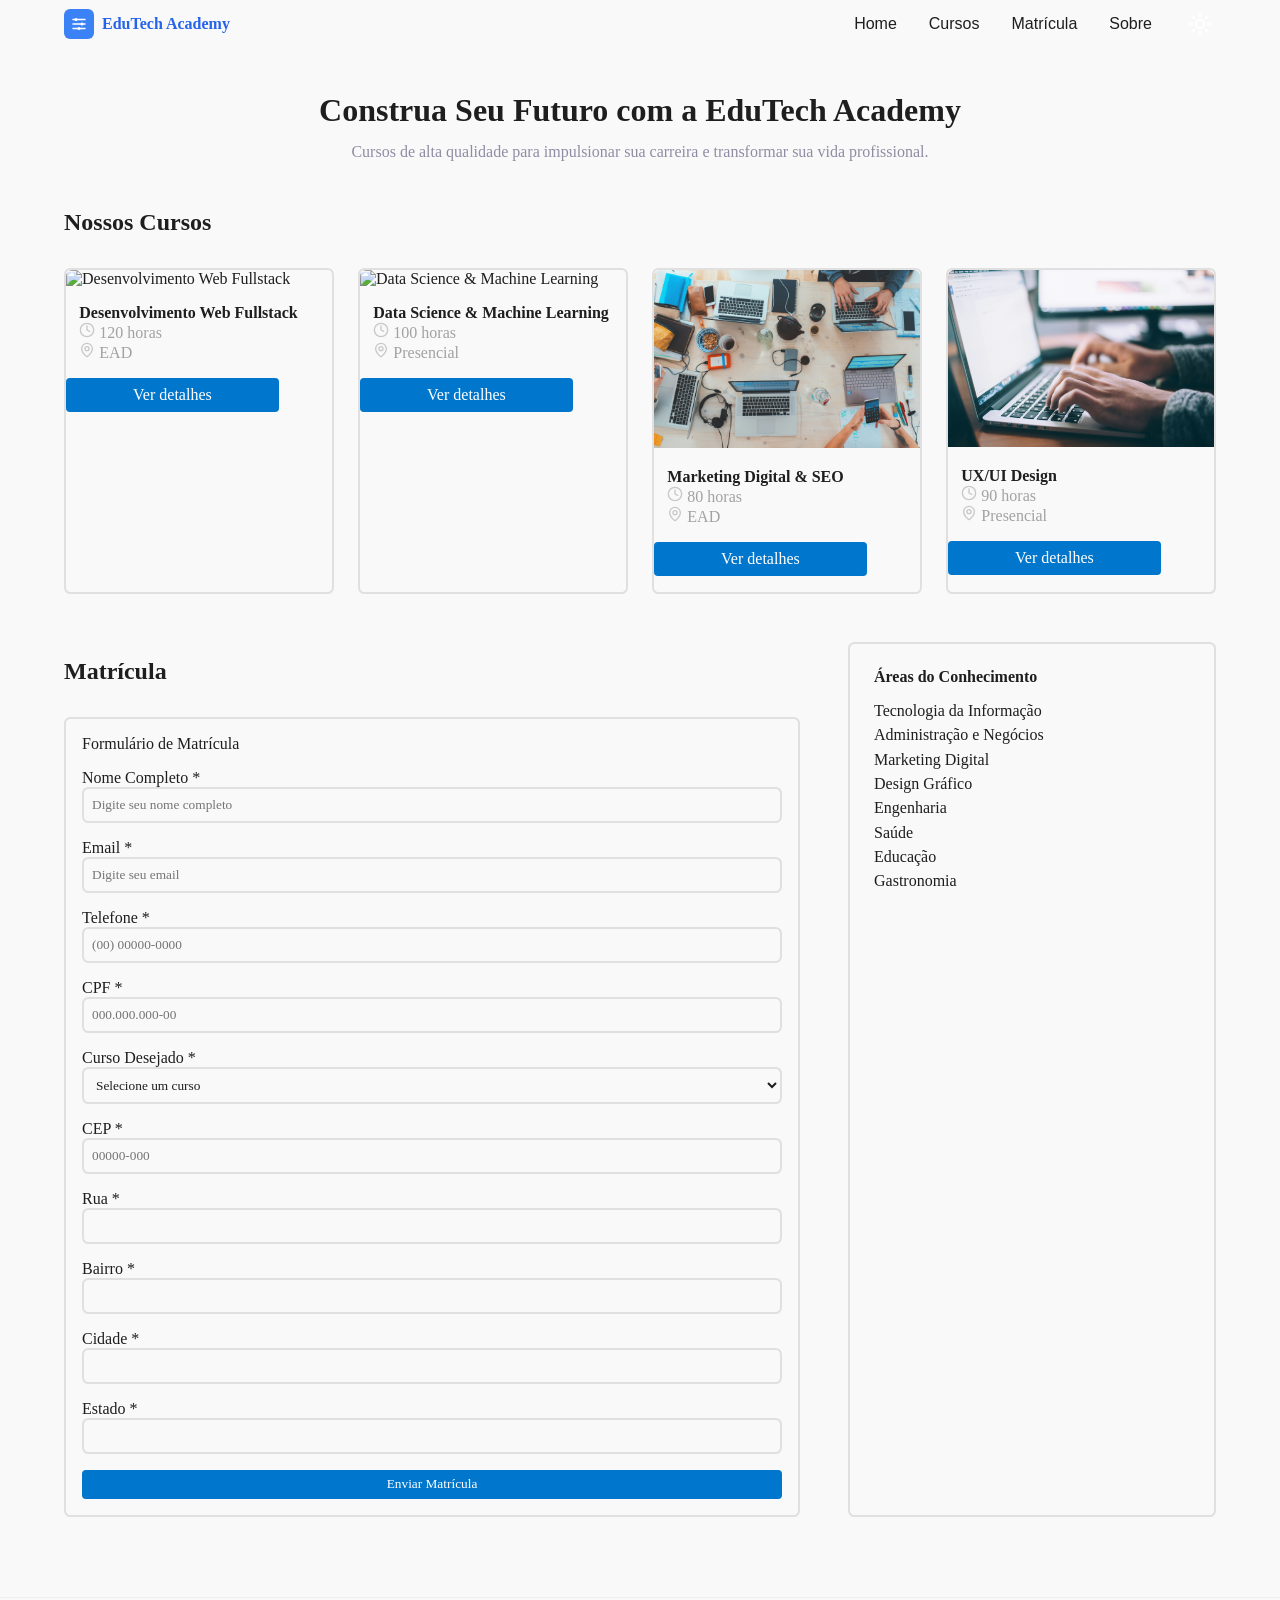
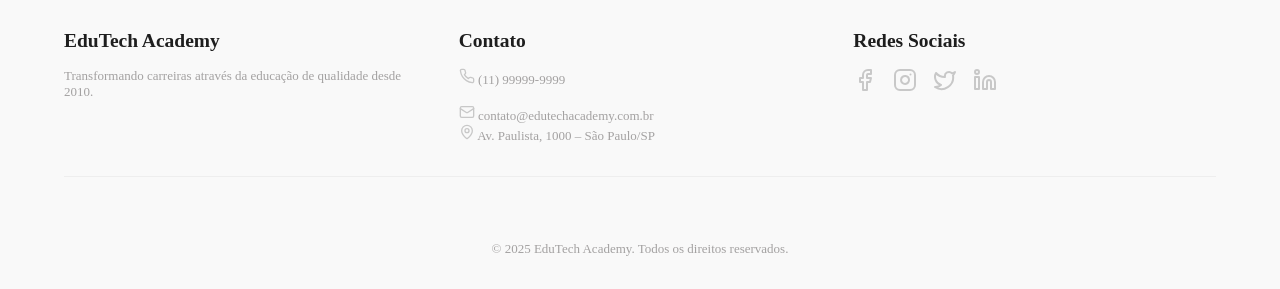
==== commit 651d91dc: "feat: ViaCEP API implemented" ====
--- a/index.html
+++ b/index.html
@@ -7,6 +7,11 @@
     <title>EduTech Academy</title>
 </head>
 <body>
+    <script>
+        if (localStorage.getItem('modo-escuro') === 'true') {
+            document.body.classList.add('modo-escuro');
+        }
+    </script>
     <header>
         <section id="header" class="container">
             <div class="head">
@@ -22,7 +27,8 @@
                     <li><a href="/html/cursos.html" class="button-menu">Cursos</a></li>
                     <li><a href="/index.html#matriculation" class="button-menu">Matrícula</a></li>
                     <li><a href="#" class="button-menu">Sobre</a></li>
-                    <li><button id="theme-toggle" aria-label="Alternar tema"><img src="/assets/sun.svg" alt="Alternar tema" width="24" height="24"></button></li>
+                    <li><button id="theme-toggle-header" class="theme-toggle" aria-label="Alternar tema">
+                        <img src="/assets/sun.svg" alt="Alternar tema" width="24" height="24"></button></li>
                 </ul>
             </nav>
         </section>
@@ -81,22 +87,22 @@
                 <div class="form-group">
                     <label for="nome">Nome Completo *</label>
                     <input class="input-placeholder" type="text" id="nome" name="nome" placeholder="Digite seu nome completo" required>
-                    <span class="error-message" style="display: none;">Por favor, preencha o nome completo.</span>
+                    <span id="error-name" class="error-message" style="display: none; color: rgb(219, 1, 1)">Por favor, preencha o nome completo.</span>
                 </div>
                 <div class="form-group">
                     <label for="email">Email *</label>
                     <input class="input-placeholder" type="email" id="email" name="email" placeholder="Digite seu email" required>
-                    <span class="error-message" style="display: none;">Informe um e-mail válido.</span>
+                    <span id="error-email" class="error-message" style="display: none; color: rgb(219, 1, 1)">Informe um e-mail válido.</span>
                 </div>
                 <div class="form-group">
                     <label for="telefone">Telefone *</label>
                     <input class="input-placeholder" type="tel" id="telefone" name="telefone" placeholder="(00) 00000-0000" required>
-                    <span class="error-message" style="display: none;">Informe o número de telefone.</span>
+                    <span id="error-telefone" class="error-message" style="display: none; color: rgb(219, 1, 1)">Informe o número de telefone.</span>
                 </div>
                 <div class="form-group">
                     <label for="cpf">CPF *</label>
                     <input class="input-placeholder" type="text" id="cpf" name="cpf" placeholder="000.000.000-00" required>
-                    <span class="error-message" style="display: none;">Informe o CPF corretamente.</span>
+                    <span id="error-cpf" class="error-message" style="display: none; color: rgb(219, 1, 1)">Informe o CPF corretamente.</span>
                 </div>
                 <div class="form-group">
                     <label for="curso">Curso Desejado *</label>
@@ -107,32 +113,32 @@
                         <option value="marketing">Marketing Digital & SEO</option>
                         <option value="uiux">UI/UX Design</option>
                     </select>
-                    <span class="error-message" style="display: none;">Selecione um curso.</span>
+                    <span id="error-course" class="error-message" style="display: none; color: rgb(219, 1, 1)">Selecione um curso.</span>
                 </div>
                 <div class="form-group">
                     <label for="cep">CEP *</label>
                     <input class="input-placeholder" type="text" id="cep" name="cep" placeholder="00000-000" required>
-                    <span class="error-message" style="display: none;">Informe o CEP corretamente.</span>
+                    <span id="error-cep" class="error-message" style="display: none; color: rgb(219, 1, 1)">Informe o CEP corretamente.</span>
                 </div>
                 <div class="form-group">
                     <label for="rua">Rua *</label>
                     <input class="input-placeholder" type="text" id="rua" name="rua" required>
-                    <span class="error-message" style="display: none;">Informe a rua.</span>
+                    <span id="error-rua" class="error-message" style="display: none; color: rgb(219, 1, 1)">Informe a rua.</span>
                 </div>
                 <div class="form-group">
                     <label for="bairro">Bairro *</label>
                     <input class="input-placeholder" type="text" id="bairro" name="bairro" required>
-                    <span class="error-message" style="display: none;">Informe o bairro.</span>
+                    <span id="error-bairro" class="error-message" style="display: none; color: rgb(219, 1, 1)">Informe o bairro.</span>
                 </div>
                 <div class="form-group">
                     <label for="cidade">Cidade *</label>
                     <input class="input-placeholder" type="text" id="cidade" name="cidade" required>
-                    <span class="error-message" style="display: none;">Informe a cidade.</span>
+                    <span id="error-cidade" class="error-message" style="display: none; color: rgb(219, 1, 1)">Informe a cidade.</span>
                 </div>
                 <div class="form-group">
                     <label for="estado">Estado *</label>
                     <input class="input-placeholder" type="text" id="estado" name="estado" required>
-                    <span class="error-message" style="display: none;">Informe o estado.</span>
+                    <span id="error-estado" class="error-message" style="display: none; color: rgb(219, 1, 1)">Informe o estado.</span>
                 </div>
                 <button type="submit" id="submit-button">Enviar Matrícula</button>
             </form>
@@ -152,7 +158,7 @@
         </section>
     </main>
     <footer>
-        <hr id="complete-line">
+        <hr class="complete-line">
         <section id="info-footer" class="container">
             <div id="top-footer">
                 <h2 class="footer-title">EduTech Academy</h2>
@@ -181,7 +187,7 @@
             </div>
         </section>
     </footer>
-    <button id="theme-toggle" aria-label="Alternar tema">
+    <button id="theme-toggle-floating" class="floating-theme-toggle" aria-label="Alternar tema">
         <img src="/assets/moon.svg" alt="Alternar tema" width="24" height="24">
     </button>
     <script src="/js/script.js"></script>
--- a/css/style.css
+++ b/css/style.css
@@ -7,25 +7,37 @@
 }
 
 :root {
-    /* Cores - Modo Claro */
-    --bg-color: #F9F9F9; /* Fundo da página (body) */
-    --text-color: #1E1E1E; /* Texto padrão */
-    --primary-color: #0077CC; /* Cor principal (botões, links) */
-    --card-bg: #FFFFFF; /* Fundo do card/caixa */
-    --hover-color: #005FA3; /* Hover em links/botões */
-    --border-color: #E0E0E0; /* Bordas e divisores */
-
-    /* Cores - Modo Escuro */
-    --dark-bg-color: #1E1E1E; /* Fundo da página (body) */
-    --dark-text-color: #F9F9F9; /* Texto claro (padrão) */
-    --dark-primary-color: #4DA6FF; /* Cor principal (botões, links) */
-    --dark-card-bg: #2C2C2C; /* Fundo do card/caixa */
-    --dark-hover-color: #66BFFF; /* Hover em links/botões */
-    --dark-border-color: #444444; /* Bordas e divisores */
-
-    /* Tipografia */
-    --font-heading: 'Poppins', sans-serif; /* Títulos (h1, h2, h3...) */
-    --font-body: 'Inter', sans-serif; /* Corpo de texto padrão */
+    --bg-color: #F9F9F9;
+    --text-color: #1E1E1E;
+    --primary-color: #0077CC;
+    --card-bg: #FFFFFF;
+    --hover-color: #005FA3;
+    --border-color: #E0E0E0;
+
+    --dark-bg-color: #020817;
+    --dark-text-color: #F9F9F9;
+    --dark-primary-color: #4DA6FF;
+    --dark-card-bg: #2C2C2C;
+    --dark-hover-color: #66BFFF;
+    --dark-border-color: #444444;
+
+    --font-heading: 'Poppins', sans-serif;
+    --font-body: 'Inter', sans-serif;
+}
+
+body {
+    background-color: var(--bg-color);
+    color: var(--text-color);
+    transition: background-color 0.3s ease, color 0.3s ease;
+}
+
+body.modo-escuro {
+    --bg-color: var(--dark-bg-color);
+    --text-color: var(--dark-text-color);
+    --primary-color: var(--dark-primary-color);
+    --card-bg: var(--dark-card-bg);
+    --hover-color: var(--dark-hover-color);
+    --border-color: var(--dark-border-color);
 }
 
 .container {
@@ -103,7 +115,7 @@
 }
 
 #fullstack-course, #data-science, #digital-marketing, #uiux-design {
-    border: solid 2px #eee;
+    border: solid 2px var(--border-color);
     border-radius: 0.4rem;
 }
 
@@ -118,7 +130,7 @@
     justify-self: center;
     width: 18rem;
     color: white;
-    background-color: #2563eb;
+    background-color: var(--primary-color);
     text-decoration: none;
     border-radius: 0.25rem;
 }
@@ -148,7 +160,7 @@
 #matriculation-form {
     display: flex;
     flex-direction: column;
-    border: solid 2px #eee;
+    border: solid 2px var(--border-color);
     border-radius: 0.4rem;
     padding: 1rem;
     gap: 1rem;
@@ -162,13 +174,15 @@
 
 .input-placeholder {
     padding: 0.5rem;
-    border: 2px solid #eee;
+    border: 2px solid var(--border-color);
     border-radius: 0.4rem;
+    background-color: var(--bg-color);
+    color: var(--text-color)
 }
 
 #submit-button {
     border: none;
-    background-color: #2563eb;
+    background-color: var(--primary-color);
     color: white;
     border-radius: 0.25rem;
     padding: 0.4rem 0 0.4rem 0;
@@ -181,7 +195,7 @@
 #sidebar {
     display: flex;
     flex-direction: column;
-    border: solid 2px #eee;
+    border: solid 2px var(--border-color);
     border-radius: 0.4rem;
     padding: 1.5rem;
     margin: 5rem 1.25rem 0 1.25rem;
@@ -198,7 +212,7 @@
     padding-bottom: 0.4rem;
 }
 
-#complete-line {
+.complete-line {
     margin-bottom: 2rem;
     border: none;
     height: 1px;
@@ -260,11 +274,34 @@
     margin-bottom: 2rem;
 }
 
-body > #theme-toggle {
+.theme-toggle {
+    background: transparent;
+    border: none;
+    cursor: pointer;
+    display: flex;
+    align-items: center;
+    justify-content: center;
+    padding: 0.25rem;
+    transition: transform 0.3s ease;
+}
+
+.theme-toggle:hover {
+    transform: scale(1.1);
+}
+
+.theme-toggle img {
+    filter: brightness(0) invert(1);
+}
+
+body.modo-escuro .theme-toggle img {
+    filter: brightness(0) invert(0);
+}
+
+.floating-theme-toggle {
     position: fixed;
     bottom: 1rem;
     right: 1rem;
-    background-color: #2563eb;
+    background-color: var(--primary-color);
     border: none;
     border-radius: 0.5rem;
     width: 2.5rem;
@@ -275,8 +312,279 @@
     cursor: pointer;
     box-shadow: 0 4px 6px rgba(0, 0, 0, 0.1);
     z-index: 1000;
-}
-
-body > #theme-toggle img {
+    transition: background-color 0.3s ease;
+}
+
+.floating-theme-toggle:hover {
+    background-color: var(--hover-color);
+}
+
+.floating-theme-toggle img {
     filter: brightness(0) invert(1);
 }
+
+.back-button {
+    display: inline-flex;
+    align-items: center;
+    gap: 0.5rem;
+    padding: 0.5rem 1rem;
+    border: 1px solid var(--border-color);
+    border-radius: 0.25rem;
+    background-color: var(--bg-color);
+    text-decoration: none;
+    color: var(--text-color);
+    font-size: 0.875rem;
+    font-weight: 500;
+    margin-bottom: 1.5rem;
+}
+
+.back-button:hover {
+    background-color: var(--bg-color);
+}
+
+.course-informations {
+    display: flex;
+    flex-direction: column;
+    margin-top: 1rem;
+    margin-bottom: 2rem;
+    gap: 1rem;
+    font-size: 0.97rem;
+}
+
+.what-studies {
+    margin-top: 2rem;
+    margin-bottom: 3rem;
+}
+
+.what-title {
+    font-size: 1.25rem;
+    font-weight: 600;
+    margin-bottom: 1rem;;
+}
+
+.what-studies ul {
+    margin-left: 1rem;
+}
+
+.techniques {
+    font-size: 1rem;
+}
+
+.uiux-course {
+    display: flex;
+    flex-direction: column;
+    border: solid 1px var(--border-color);
+    border-radius: 0.5rem;
+    margin: 0 1.4rem 5rem 1.4rem;
+    padding: 1.5rem;
+    gap: 1.25rem;
+    background-color: var(--bg-color);
+}
+
+.course-icon {
+    filter: invert(48%) sepia(79%) saturate(2476%) hue-rotate(199deg) brightness(111%) contrast(101%);
+}
+
+.course-detail-row {
+    display: flex;
+    align-items: center;
+    gap: 1rem;
+}
+
+.course-detail-text {
+    display: flex;
+    flex-direction: column;
+}
+
+.course-information {
+    font-family: "Inter", sans-serif;
+    color: var(--text-color);
+    font-size: 0.8rem;
+    font-weight: 500;
+}
+
+.course-subscription {
+    font-family: "Inter", sans-serif;
+    color:  var(--text-color);
+    font-size: 1rem;
+    font-weight: 500;
+    margin-top: 0.2rem;
+}
+
+.course-button {
+    display: flex;
+    justify-content: center;
+    align-items: center;
+    padding: 0.75rem;
+    border-radius: 0.3rem;
+    font-size: 0.9rem;
+    font-weight: 600;
+    cursor: pointer;
+    font-family: "Inter", sans-serif;
+    width: 100%;
+}
+
+.course-button.primary {
+    background-color: var(--primary-color);
+    color: #fff;
+    border: none;
+}
+
+.course-button.primary:hover {
+    background-color: #1d4ed8;
+}
+
+.course-button.secondary {
+    background-color: #fff;
+    color: #1E1E1E;
+    border: 1px solid var(--border-color);
+}
+
+.course-button.secondary:hover {
+    background-color: #f9f9f9;
+}
+
+#head-top img {
+    width: 100%;
+    height: 250px;
+    object-fit: cover;
+}
+
+@media (min-width: 768px){
+    div#courses {
+        display: grid;
+        grid-template-columns: repeat(2, 1fr);
+        gap: 1.5rem;
+    }
+}
+
+@media (min-width: 1024px){
+    .menu {
+        display: block;
+    }
+    .menu ul {
+        display: flex;
+        flex-direction: row;
+        list-style: none;
+        gap: 2rem;
+        align-items: center;
+    }
+    .button-menu {
+        text-decoration: none;
+        color: var(--text-color);
+        font-weight: 500;
+        font-family: "Inter", sans-serif;
+    }
+    .button-menu:hover {
+        color: var(--primary-color);
+    }
+    .hamburger-menu {
+        display: none;
+    }
+    .menu ul li button.theme-toggle {
+        background: transparent;
+        border: none;
+        cursor: pointer;
+        display: flex;
+        align-items: center;
+    }
+    .floating-theme-toggle {
+        display: none;
+    }
+
+    div#courses {
+        grid-template-columns: repeat(4, 1fr);
+    }
+    #fullstack-course a, #data-science a, #digital-marketing a, #uiux-design a {
+        width: 80%;
+    }
+
+    body:has(#matriculation) main {
+        display: grid;
+        grid-template-columns: 2fr 1fr;
+        gap: 0 3rem;
+        max-width: 90%;
+        margin: 0 auto;
+    }
+    body:has(#matriculation) main #horizontal-line {
+        grid-column: 1 / -1;
+        width: 100vw;
+        margin-left: calc(-50vw + 50%);
+    }
+    body:has(#matriculation) main #head-top,
+    body:has(#matriculation) main section#courses {
+        grid-column: 1 / -1;
+        max-width: 100%;
+        margin-left: 0;
+        margin-right: 0;
+    }
+    body:has(#matriculation) main #matriculation {
+        grid-column: 1;
+        max-width: 100%;
+        margin: 1rem 0 5rem 0;
+    }
+    body:has(#matriculation) main #sidebar {
+        grid-column: 2;
+        margin: 3rem 0 5rem 0;
+    }
+
+    body:has(.uiux-course) main {
+        display: grid;
+        grid-template-columns: 1fr 350px;
+        gap: 0 3rem;
+        max-width: 90%;
+        margin: 0 auto;
+    }
+    body:has(.uiux-course) main #horizontal-line {
+        grid-column: 1 / -1;
+        grid-row: 1;
+        width: 100vw;
+        margin-left: calc(-50vw + 50%);
+    }
+    body:has(.uiux-course) main #head-top {
+        display: contents;
+    }
+    body:has(.uiux-course) main #head-top .back-button {
+        grid-column: 1 / -1;
+        grid-row: 2;
+        margin-top: 1.75rem;
+        justify-self: start;
+    }
+    body:has(.uiux-course) main #head-top img {
+        grid-column: 1;
+        grid-row: 3;
+        height: 380px;
+    }
+    body:has(.uiux-course) main #head-top .course-informations {
+        grid-column: 1;
+        grid-row: 4;
+    }
+    body:has(.uiux-course) main #head-top .what-studies {
+        grid-column: 1;
+        grid-row: 5;
+    }
+    body:has(.uiux-course) main .uiux-course {
+        grid-column: 2;
+        grid-row: 3 / span 3;
+        margin: 0 0 5rem 0;
+    }
+
+    #info-footer {
+        display: grid;
+        grid-template-columns: repeat(3, 1fr);
+        gap: 2rem;
+        text-align: left;
+    }
+    #top-footer, #footer-contact, #social-medias {
+        padding-bottom: 0;
+    }
+    .medias {
+        justify-content: flex-start;
+    }
+    #soft-horizontal-line, #copyright {
+        grid-column: 1 / -1;
+    }
+    #copyright {
+        text-align: center;
+    }
+}
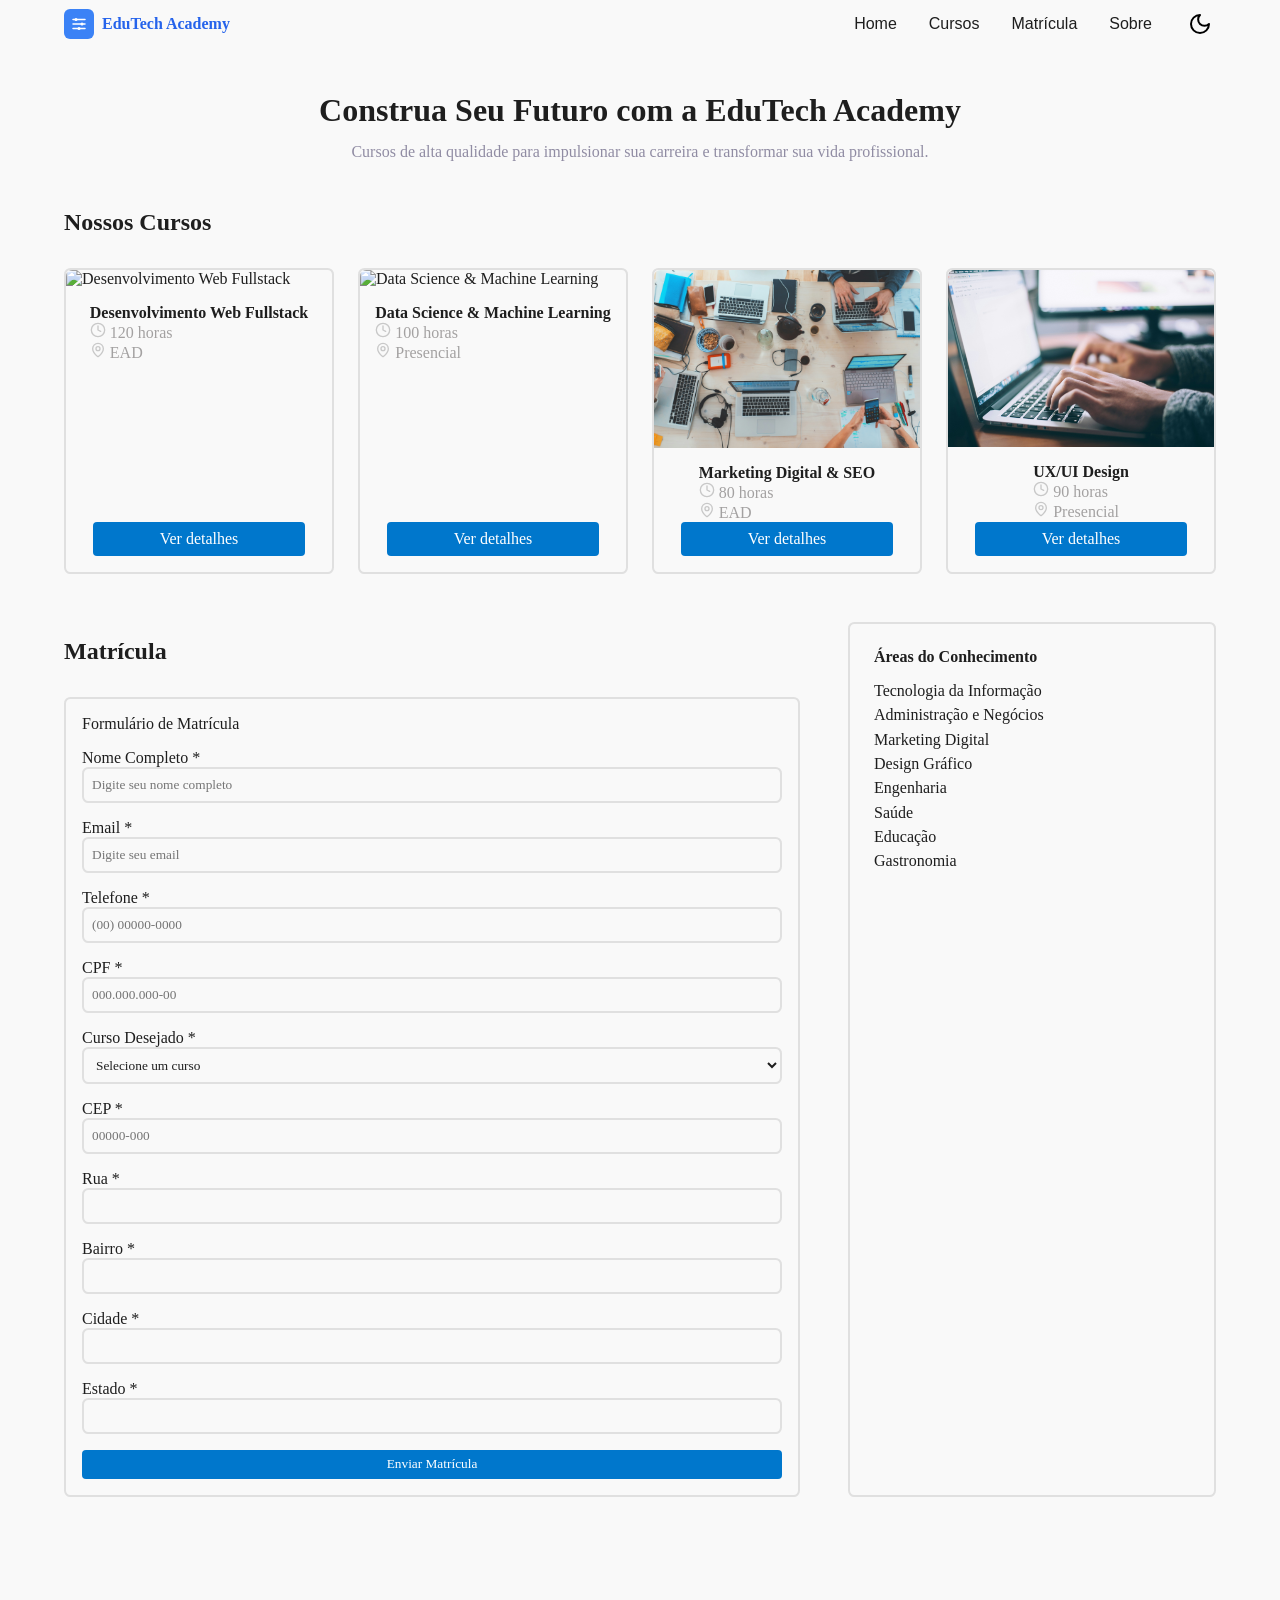
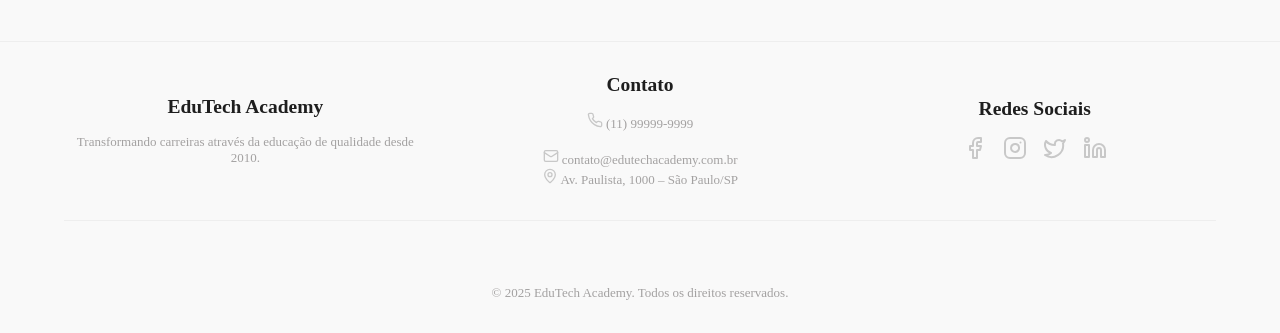
==== commit f4ff9c32: "finished" ====
--- a/index.html
+++ b/index.html
@@ -159,7 +159,7 @@
     </main>
     <footer>
         <hr class="complete-line">
-        <section id="info-footer" class="container">
+        <section id="info-footer" class="container" style="align-items: center; text-align: center;">
             <div id="top-footer">
                 <h2 class="footer-title">EduTech Academy</h2>
                 <p class="footer-subtitle">Transformando carreiras através da educação de qualidade desde 2010.</p>
@@ -172,7 +172,7 @@
                     <p id="footer-local"><img src="/assets/map-pin.svg" alt="Local" width="16" height="16"> Av. Paulista, 1000 – São Paulo/SP</p>
                 </div>
             </div>
-            <div id="social-medias">
+            <div id="social-medias" style="align-items: center; text-align: center;">
                 <h2 id="social-medias-title">Redes Sociais</h2>
                 <div class="medias">
                     <a href="#" class="social-media"><img src="/assets/facebook.svg" alt="Facebook" width="24" height="24"></a>
@@ -187,7 +187,7 @@
             </div>
         </section>
     </footer>
-    <button id="theme-toggle-floating" class="floating-theme-toggle" aria-label="Alternar tema">
+    <button id="theme-toggle-floating" class="floating-theme-toggle theme-toggle" aria-label="Alternar tema">
         <img src="/assets/moon.svg" alt="Alternar tema" width="24" height="24">
     </button>
     <script src="/js/script.js"></script>
--- a/css/style.css
+++ b/css/style.css
@@ -117,6 +117,8 @@
 #fullstack-course, #data-science, #digital-marketing, #uiux-design {
     border: solid 2px var(--border-color);
     border-radius: 0.4rem;
+    display: flex;
+    flex-direction: column;
 }
 
 #fullstack-course a, #data-science a, #digital-marketing a, #uiux-design a {
@@ -124,10 +126,10 @@
     flex-direction: column;
     align-items: center;
     padding: 0.5rem 0 0.5rem 0;
-    margin-top: 1rem;
+    margin-top: auto;
     margin-bottom: 1rem;
     background-color: #ddd;
-    justify-self: center;
+    align-self: center;
     width: 18rem;
     color: white;
     background-color: var(--primary-color);
@@ -213,6 +215,7 @@
 }
 
 .complete-line {
+    margin-top: 4rem;
     margin-bottom: 2rem;
     border: none;
     height: 1px;
@@ -290,11 +293,11 @@
 }
 
 .theme-toggle img {
+    filter: brightness(0) invert(0);
+}
+
+body.modo-escuro .theme-toggle img {
     filter: brightness(0) invert(1);
-}
-
-body.modo-escuro .theme-toggle img {
-    filter: brightness(0) invert(0);
 }
 
 .floating-theme-toggle {
@@ -320,7 +323,7 @@
 }
 
 .floating-theme-toggle img {
-    filter: brightness(0) invert(1);
+    filter: brightness(0) invert(1) !important;
 }
 
 .back-button {
